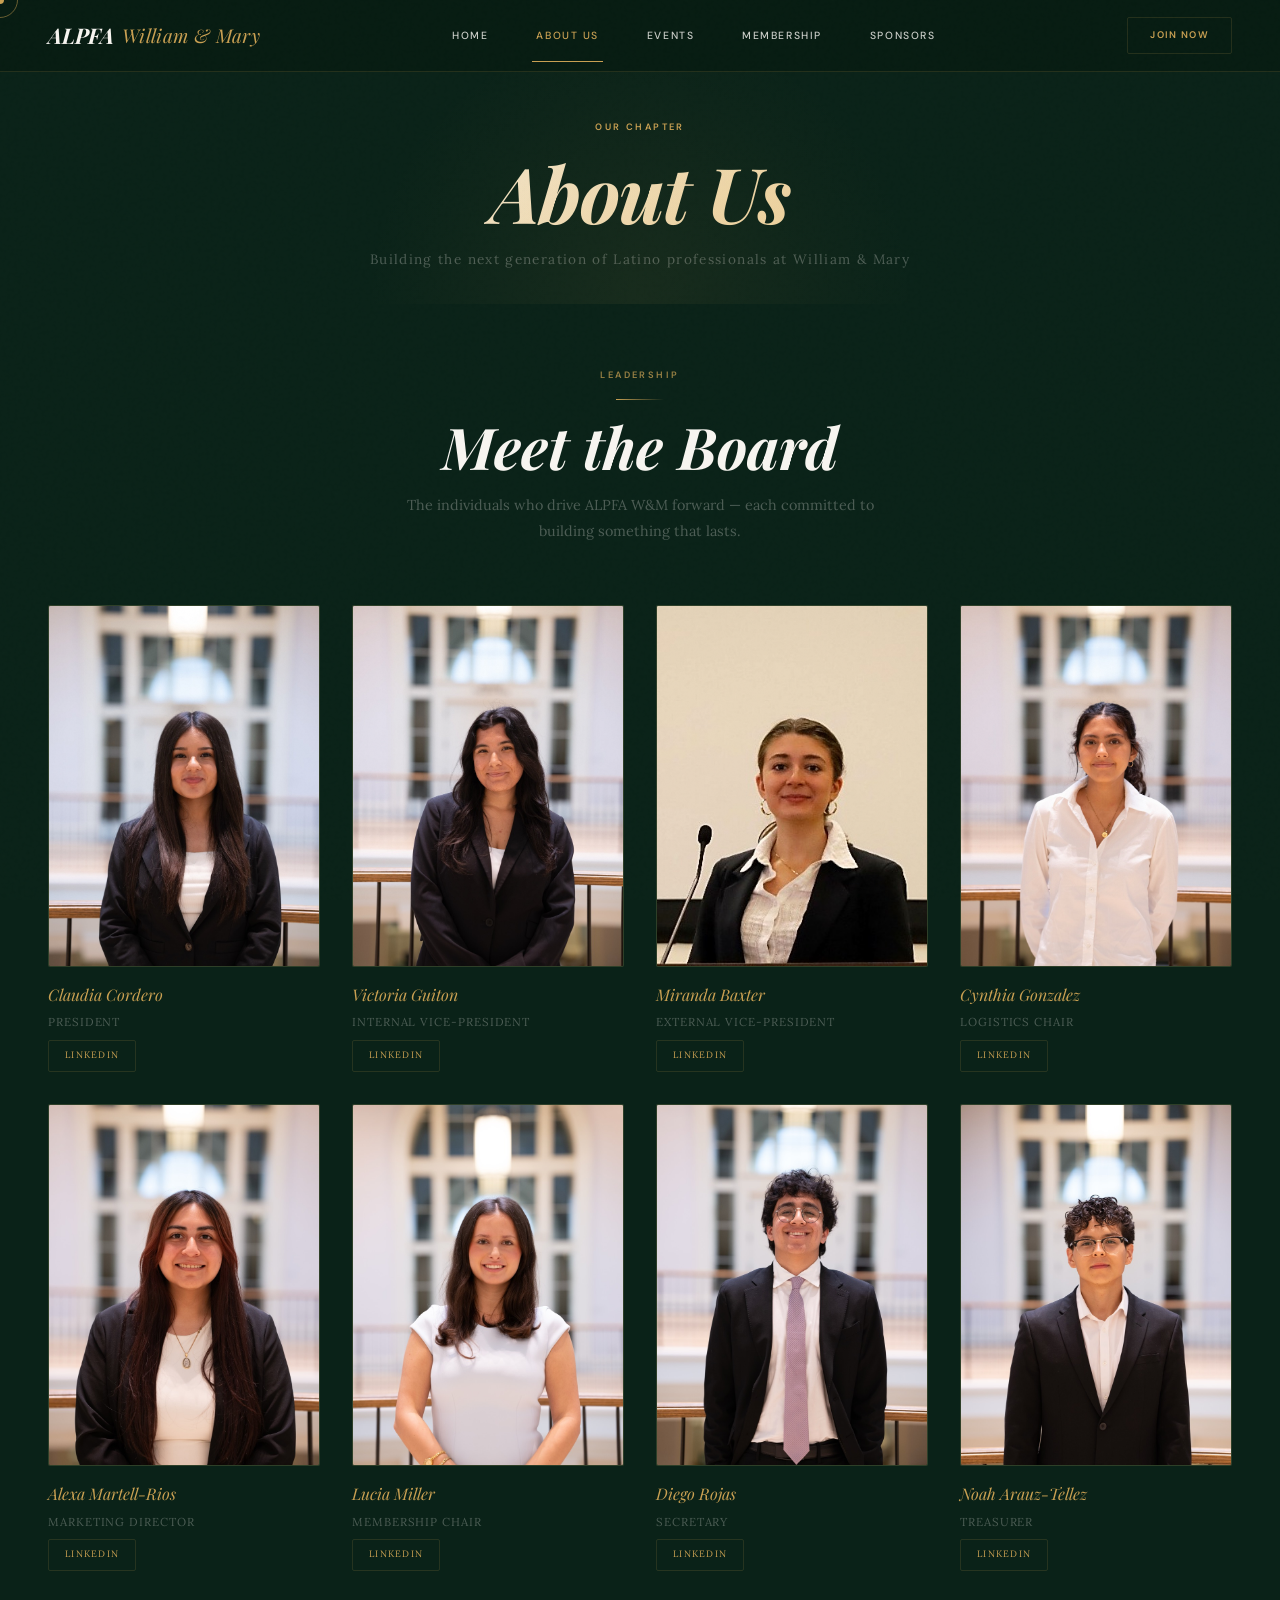
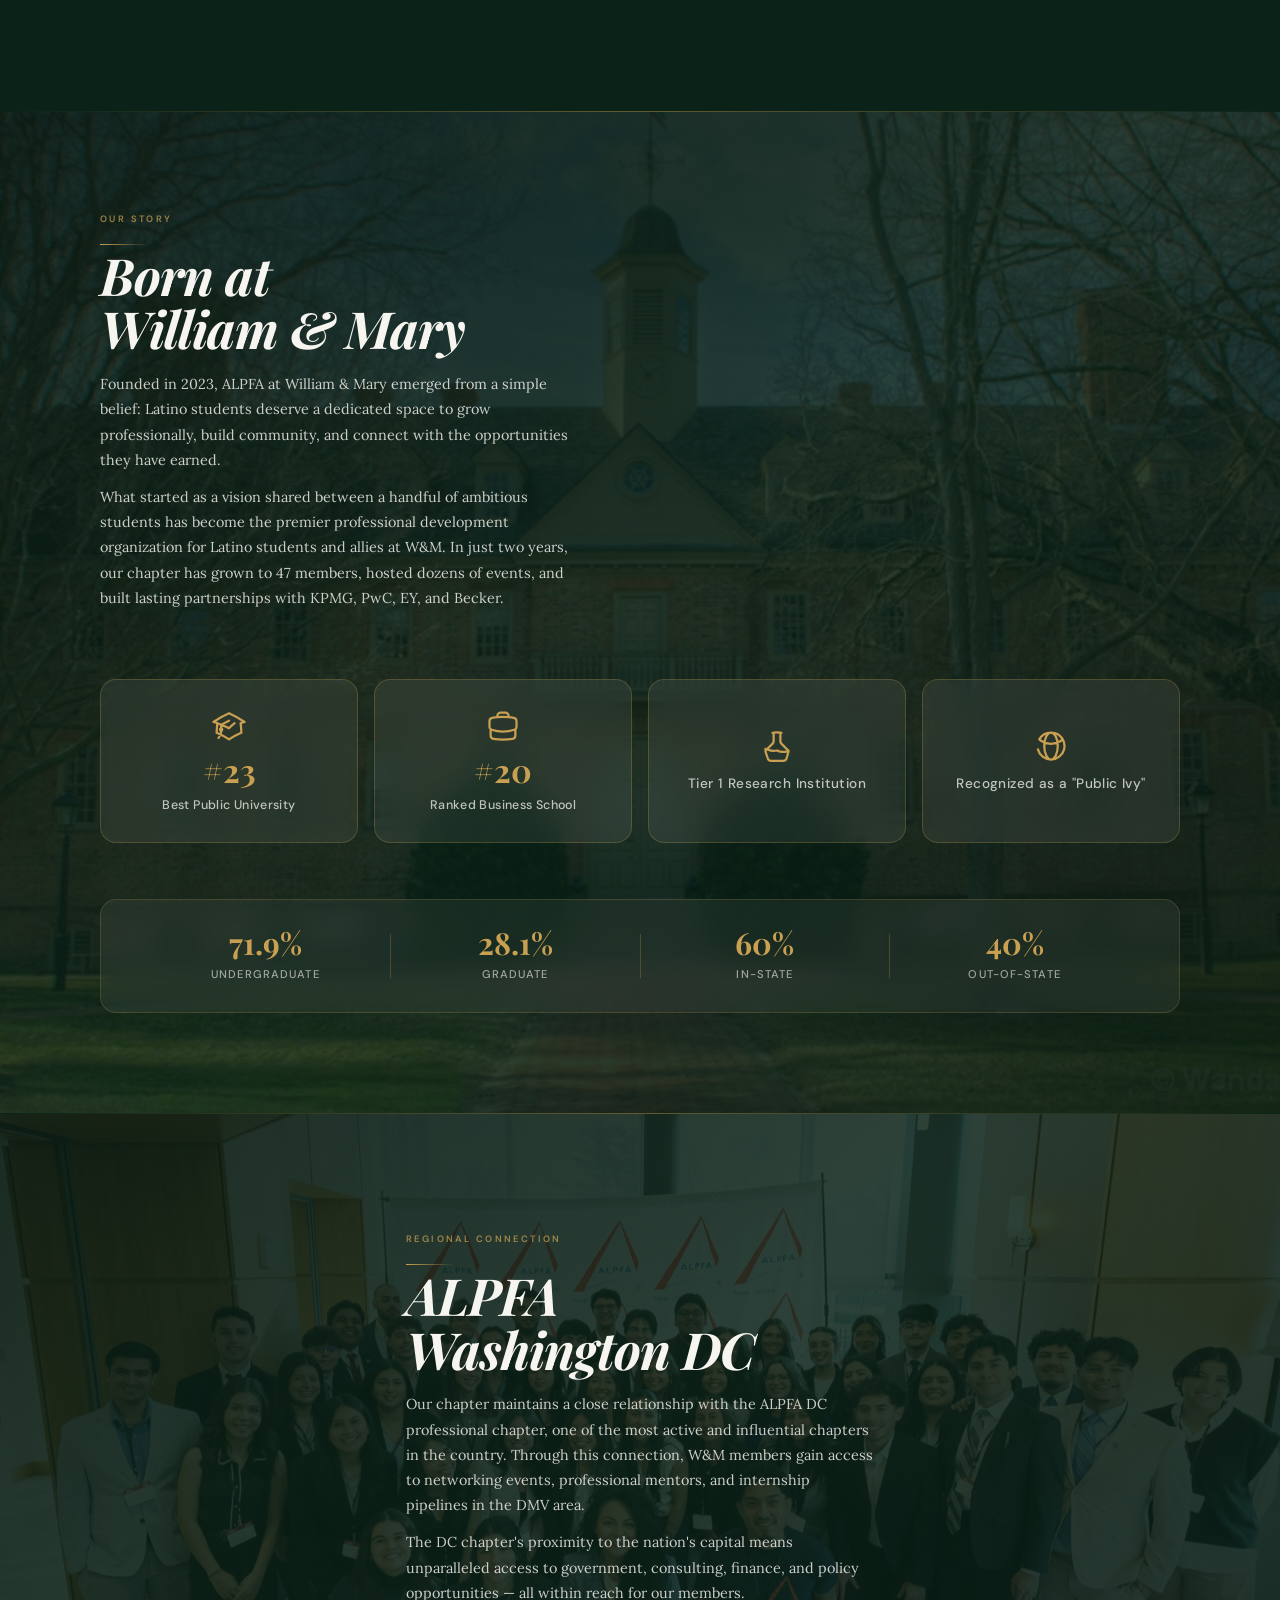
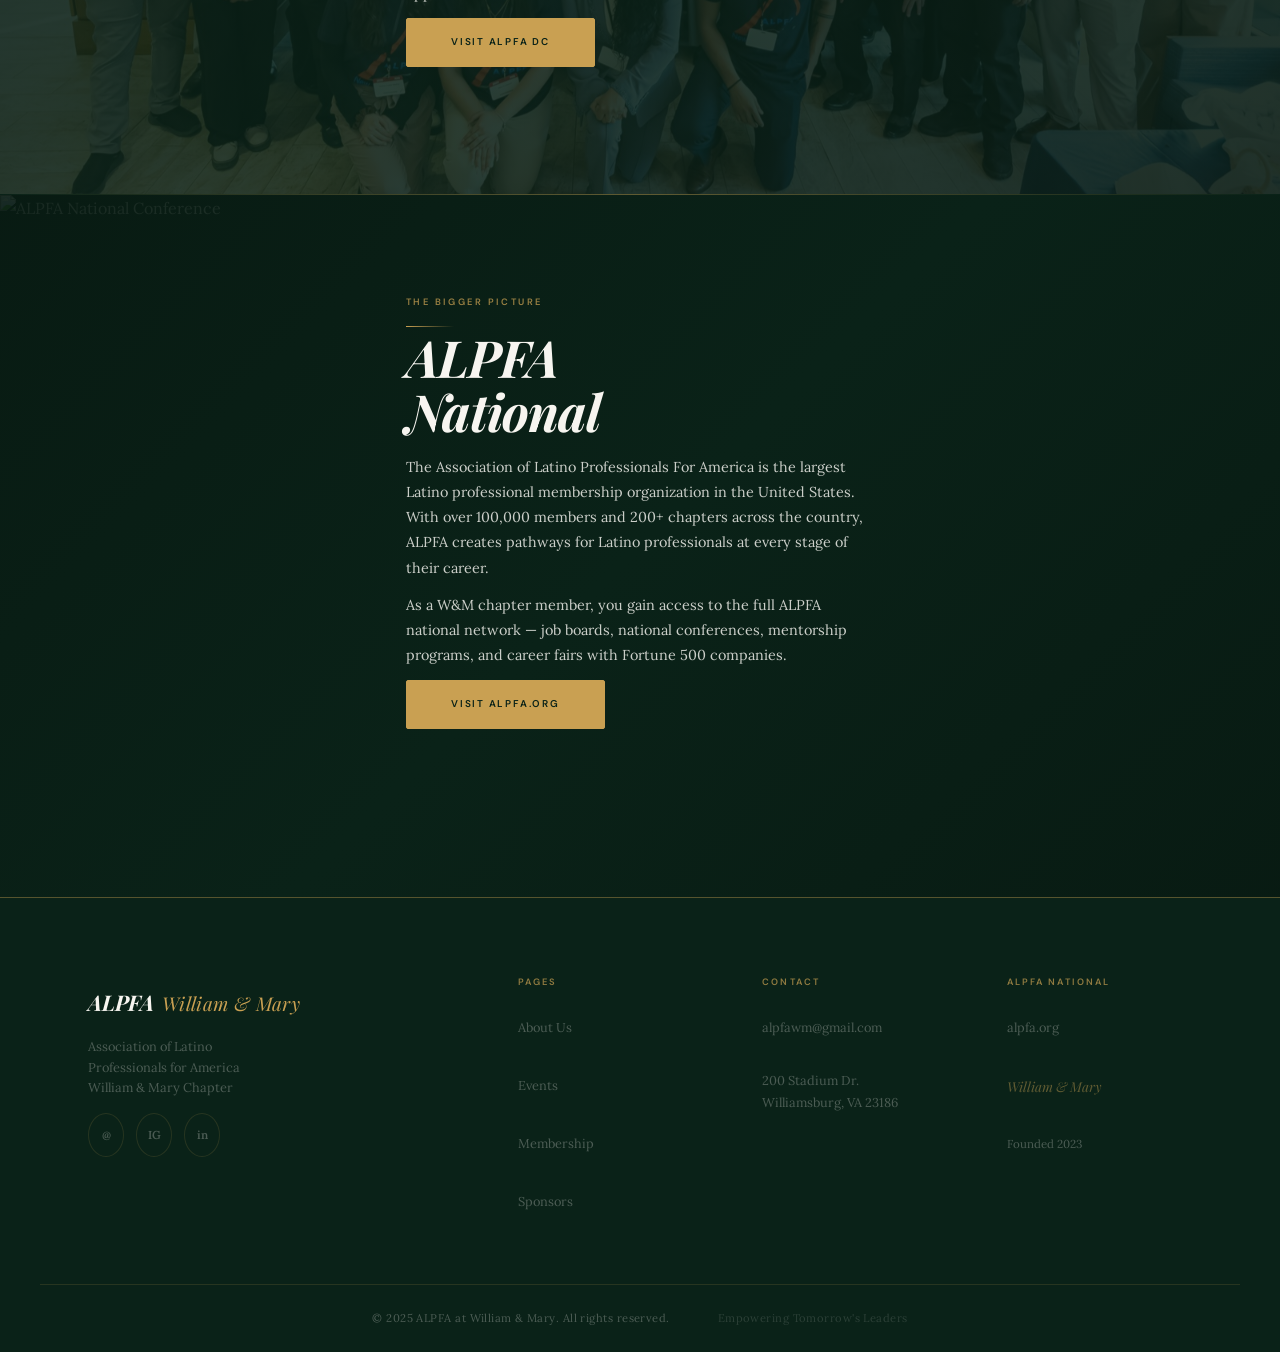
==== about.html @ 167b750b "Remove divider, reduce spacing so hero flows into board section Co-Authored-By: Claude Sonnet 4.6 <n" ====
<!DOCTYPE html>
<html lang="en">
<head>
  <meta charset="UTF-8" />
  <meta name="viewport" content="width=device-width, initial-scale=1.0" />
  <title>About Us — ALPFA at William & Mary</title>
  <link rel="preconnect" href="https://fonts.googleapis.com" />
  <link rel="preconnect" href="https://fonts.gstatic.com" crossorigin />
  <link href="https://fonts.googleapis.com/css2?family=Lora:ital,wght@0,400;0,500;0,600;1,400&family=DM+Sans:wght@400;500;600;700&family=Playfair+Display:ital,wght@0,700;1,400;1,600;1,700&display=swap" rel="stylesheet" />
  <link rel="stylesheet" href="css/style.css" />
</head>
<body>

  <div class="cursor-dot" id="cursorDot"></div>
  <div class="cursor-ring" id="cursorRing"></div>

  <!-- NAV -->
  <header id="nav">
    <div class="nav-inner">
      <a href="index.html" class="logo-text">ALPFA <em>William &amp; Mary</em></a>
      <div class="nav-links">
        <a href="index.html">Home</a>
        <a href="about.html" class="active">About Us</a>
        <a href="events.html">Events</a>
        <a href="membership.html">Membership</a>
        <a href="sponsors.html">Sponsors</a>
      </div>
      <a href="membership.html" class="nav-cta">Join Now</a>
      <button class="hamburger" id="hamburger" aria-label="Menu">
        <span></span><span></span><span></span>
      </button>
    </div>
  </header>

  <div class="mobile-nav" id="mobileNav">
    <a href="index.html">Home</a>
    <a href="about.html">About Us</a>
    <a href="events.html">Events</a>
    <a href="membership.html">Membership</a>
    <a href="sponsors.html">Sponsors</a>
    <a href="membership.html" class="btn btn-gold" style="margin-top:8px;text-align:center;">Join Now</a>
  </div>

  <main>

    <!-- PAGE HERO -->
    <div class="page-hero">
      <div class="container">
        <span class="section-label" data-reveal="up">Our Chapter</span>
        <h1 data-reveal="up" style="transition-delay:.1s">About Us</h1>
        <p data-reveal="up" style="transition-delay:.2s">Building the next generation of Latino professionals at William &amp; Mary</p>
      </div>
    </div>

    <!-- BOARD -->
    <section class="section section-deep" style="padding-top:64px;">
      <div style="max-width:1200px;margin:0 auto;">
        <div style="text-align:center;margin-bottom:16px;" data-reveal="up">
          <span class="section-label">Leadership</span>
          <div class="gold-line" style="margin:16px auto 0;"></div>
          <h2 style="margin-top:16px;font-size:clamp(2.4rem,4.5vw,4rem);">Meet the Board</h2>
          <p style="margin-top:16px;font-size:0.9rem;color:var(--white-faint);max-width:480px;margin-left:auto;margin-right:auto;line-height:1.8;">The individuals who drive ALPFA W&amp;M forward — each committed to building something that lasts.</p>
        </div>

        <div class="board-grid">

          <div class="board-card" data-reveal="up">
            <div class="board-photo">
              <img src="images/exec-claudia.jpg" alt="Claudia Cordero" loading="lazy" style="width:100%;height:100%;object-fit:cover;object-position:center top;" />
            </div>
            <div class="board-info">
              <span class="board-name">Claudia Cordero</span>
              <span class="board-role">President</span>
              <a href="https://www.linkedin.com/in/claudiacordero06/" target="_blank" rel="noopener" class="board-linkedin">LinkedIn</a>
            </div>
          </div>

          <div class="board-card" data-reveal="up" style="transition-delay:.08s">
            <div class="board-photo">
              <img src="images/exec-victoria.jpg" alt="Victoria Guiton" loading="lazy" style="width:100%;height:100%;object-fit:cover;object-position:center top;" />
            </div>
            <div class="board-info">
              <span class="board-name">Victoria Guiton</span>
              <span class="board-role">Internal Vice-President</span>
              <a href="https://www.linkedin.com/in/victoria-guiton/" target="_blank" rel="noopener" class="board-linkedin">LinkedIn</a>
            </div>
          </div>

          <div class="board-card" data-reveal="up" style="transition-delay:.16s">
            <div class="board-photo">
              <img src="images/exec-miranda.jpg" alt="Miranda Baxter" loading="lazy" style="width:100%;height:100%;object-fit:cover;object-position:center top;" />
            </div>
            <div class="board-info">
              <span class="board-name">Miranda Baxter</span>
              <span class="board-role">External Vice-President</span>
              <a href="https://www.linkedin.com/in/miranda-baxter-1aaa952a2/" target="_blank" rel="noopener" class="board-linkedin">LinkedIn</a>
            </div>
          </div>

          <div class="board-card" data-reveal="up" style="transition-delay:.24s">
            <div class="board-photo">
              <img src="images/exec-cynthia.jpg" alt="Cynthia Gonzalez" loading="lazy" style="width:100%;height:100%;object-fit:cover;object-position:center top;" />
            </div>
            <div class="board-info">
              <span class="board-name">Cynthia Gonzalez</span>
              <span class="board-role">Logistics Chair</span>
              <a href="https://www.linkedin.com/in/cynthia-gonzalez-118590367/" target="_blank" rel="noopener" class="board-linkedin">LinkedIn</a>
            </div>
          </div>

          <div class="board-card" data-reveal="up" style="transition-delay:.32s">
            <div class="board-photo">
              <img src="images/exec-alexa.jpg" alt="Alexa Martell-Rios" loading="lazy" style="width:100%;height:100%;object-fit:cover;object-position:center top;" />
            </div>
            <div class="board-info">
              <span class="board-name">Alexa Martell-Rios</span>
              <span class="board-role">Marketing Director</span>
              <a href="https://www.linkedin.com/in/alexa-martell-094610382/" target="_blank" rel="noopener" class="board-linkedin">LinkedIn</a>
            </div>
          </div>

          <div class="board-card" data-reveal="up" style="transition-delay:.4s">
            <div class="board-photo">
              <img src="images/exec-lucia.jpg" alt="Lucia Miller" loading="lazy" style="width:100%;height:100%;object-fit:cover;object-position:center top;" />
            </div>
            <div class="board-info">
              <span class="board-name">Lucia Miller</span>
              <span class="board-role">Membership Chair</span>
              <a href="https://www.linkedin.com/in/lucia-miller-torres-99b072398/" target="_blank" rel="noopener" class="board-linkedin">LinkedIn</a>
            </div>
          </div>

          <div class="board-card" data-reveal="up" style="transition-delay:.48s">
            <div class="board-photo">
              <img src="images/exec-diego.jpg" alt="Diego Rojas" loading="lazy" style="width:100%;height:100%;object-fit:cover;object-position:center top;" />
            </div>
            <div class="board-info">
              <span class="board-name">Diego Rojas</span>
              <span class="board-role">Secretary</span>
              <a href="https://www.linkedin.com/in/diego-rojas07/" target="_blank" rel="noopener" class="board-linkedin">LinkedIn</a>
            </div>
          </div>

          <div class="board-card" data-reveal="up" style="transition-delay:.56s">
            <div class="board-photo">
              <img src="images/exec-noah.jpg" alt="Noah Arauz-Tellez" loading="lazy" style="width:100%;height:100%;object-fit:cover;object-position:center top;" />
            </div>
            <div class="board-info">
              <span class="board-name">Noah Arauz-Tellez</span>
              <span class="board-role">Treasurer</span>
              <a href="https://www.linkedin.com/in/noaharauztellez/" target="_blank" rel="noopener" class="board-linkedin">LinkedIn</a>
            </div>
          </div>

        </div>
      </div>
    </section>

    <div class="page-section-divider"></div>

    <!-- OUR STORY + W&M -->
    <section class="wm-story-section">
      <div class="wm-story-bg">
        <img src="images/9898e-wren.jpg" alt="William &amp; Mary campus" />
        <div class="wm-story-overlay"></div>
      </div>

      <div class="wm-story-inner">

        <!-- Story text -->
        <div class="wm-story-text" data-reveal="up">
          <span class="section-label" style="color:var(--gold);">Our Story</span>
          <div class="gold-line"></div>
          <h2 style="color:#F7F5F0;">Born at<br />William &amp; Mary</h2>
          <p>Founded in 2023, ALPFA at William &amp; Mary emerged from a simple belief: Latino students deserve a dedicated space to grow professionally, build community, and connect with the opportunities they have earned.</p>
          <p>What started as a vision shared between a handful of ambitious students has become the premier professional development organization for Latino students and allies at W&amp;M. In just two years, our chapter has grown to 47 members, hosted dozens of events, and built lasting partnerships with KPMG, PwC, EY, and Becker.</p>
        </div>

        <!-- W&M stat cards -->
        <div class="wm-cards-grid" data-reveal="up" style="transition-delay:.15s">

          <div class="wm-glass-card">
            <div class="wm-card-icon">
              <svg viewBox="0 0 24 24" fill="none" stroke="currentColor" stroke-width="1.5" stroke-linecap="round" stroke-linejoin="round"><path d="M4.26 10.147a60.438 60.438 0 0 0-.491 6.347A48.62 48.62 0 0 1 12 20.904a48.62 48.62 0 0 1 8.232-4.41 60.46 60.46 0 0 0-.491-6.347m-15.482 0a50.636 50.636 0 0 0-2.658-.813A59.906 59.906 0 0 1 12 3.493a59.903 59.903 0 0 1 10.399 5.84c-.896.248-1.783.52-2.658.814m-15.482 0A50.717 50.717 0 0 1 12 13.489a50.702 50.702 0 0 1 3.741-3.342M6.75 15a.75.75 0 1 0 0-1.5.75.75 0 0 0 0 1.5Zm0 0v-3.675A55.378 55.378 0 0 1 12 8.443m-7.007 11.55A5.981 5.981 0 0 0 6.75 15.75v-1.5"/></svg>
            </div>
            <span class="wm-card-num">#23</span>
            <span class="wm-card-lbl">Best Public University</span>
          </div>

          <div class="wm-glass-card">
            <div class="wm-card-icon">
              <svg viewBox="0 0 24 24" fill="none" stroke="currentColor" stroke-width="1.5" stroke-linecap="round" stroke-linejoin="round"><path d="M20.25 14.15v4.25c0 1.094-.787 2.036-1.872 2.18-2.087.277-4.216.42-6.378.42s-4.291-.143-6.378-.42c-1.085-.144-1.872-1.086-1.872-2.18v-4.25m16.5 0a2.18 2.18 0 0 0 .75-1.661V8.706c0-1.081-.768-2.015-1.837-2.175a48.114 48.114 0 0 0-3.413-.387m4.5 8.006c-.194.165-.42.295-.673.38A23.978 23.978 0 0 1 12 15.75c-2.648 0-5.195-.429-7.577-1.22a2.016 2.016 0 0 1-.673-.38m0 0A2.18 2.18 0 0 1 3 12.489V8.706c0-1.081.768-2.015 1.837-2.175a48.111 48.111 0 0 1 3.413-.387m7.5 0V5.25A2.25 2.25 0 0 0 13.5 3h-3a2.25 2.25 0 0 0-2.25 2.25v.894m7.5 0a48.667 48.667 0 0 0-7.5 0"/></svg>
            </div>
            <span class="wm-card-num">#20</span>
            <span class="wm-card-lbl">Ranked Business School</span>
          </div>

          <div class="wm-glass-card">
            <div class="wm-card-icon">
              <svg viewBox="0 0 24 24" fill="none" stroke="currentColor" stroke-width="1.5" stroke-linecap="round" stroke-linejoin="round"><path d="M9.75 3.104v5.714a2.25 2.25 0 0 1-.659 1.591L5 14.5M9.75 3.104c-.251.023-.501.05-.75.082m.75-.082a24.301 24.301 0 0 1 4.5 0m0 0v5.714c0 .597.237 1.17.659 1.591L19.8 15.3M14.25 3.104c.251.023.501.05.75.082M19.8 15.3l-1.57.393A9.065 9.065 0 0 1 12 15a9.065 9.065 0 0 1-6.23-.693L4.2 13.9m15.6 1.4-1.402 4.872a2.25 2.25 0 0 1-2.176 1.678H7.978a2.25 2.25 0 0 1-2.176-1.678L4.2 15.3"/></svg>
            </div>
            <span class="wm-card-lbl" style="font-size:0.85rem;">Tier 1 Research Institution</span>
          </div>

          <div class="wm-glass-card">
            <div class="wm-card-icon">
              <svg viewBox="0 0 24 24" fill="none" stroke="currentColor" stroke-width="1.5" stroke-linecap="round" stroke-linejoin="round"><path d="M12 21a9.004 9.004 0 0 0 8.716-6.747M12 21a9.004 9.004 0 0 1-8.716-6.747M12 21c2.485 0 4.5-4.03 4.5-9S14.485 3 12 3m0 18c-2.485 0-4.5-4.03-4.5-9S9.515 3 12 3m0 0a8.997 8.997 0 0 1 7.843 4.582M12 3a8.997 8.997 0 0 0-7.843 4.582m15.686 0A11.953 11.953 0 0 1 12 10.5c-2.998 0-5.74-1.1-7.843-2.918m15.686 0A8.959 8.959 0 0 1 21 12c0 .778-.099 1.533-.284 2.253"/></svg>
            </div>
            <span class="wm-card-lbl" style="font-size:0.85rem;">Recognized as a "Public Ivy"</span>
          </div>

        </div>

        <!-- Enrollment -->
        <div class="wm-enroll-bar" data-reveal="up" style="transition-delay:.25s">
          <div class="wm-enroll-item">
            <span class="wm-enroll-num">71.9%</span>
            <span class="wm-enroll-lbl">Undergraduate</span>
          </div>
          <div class="wm-enroll-sep"></div>
          <div class="wm-enroll-item">
            <span class="wm-enroll-num">28.1%</span>
            <span class="wm-enroll-lbl">Graduate</span>
          </div>
          <div class="wm-enroll-sep"></div>
          <div class="wm-enroll-item">
            <span class="wm-enroll-num">60%</span>
            <span class="wm-enroll-lbl">In-State</span>
          </div>
          <div class="wm-enroll-sep"></div>
          <div class="wm-enroll-item">
            <span class="wm-enroll-num">40%</span>
            <span class="wm-enroll-lbl">Out-of-State</span>
          </div>
        </div>

      </div>
    </section>

    <div class="page-section-divider"></div>

    <!-- ALPFA DC -->
    <section class="about-fullbleed-section">
      <div class="about-fullbleed-bg">
        <img src="images/national.jpg" alt="ALPFA Washington DC" />
        <div class="about-fullbleed-overlay"></div>
      </div>
      <div class="about-fullbleed-inner" data-reveal="up">
        <div class="col-text-wrap">
          <span class="section-label" style="color:var(--gold);">Regional Connection</span>
          <div class="gold-line"></div>
          <h2>ALPFA<br />Washington DC</h2>
          <p>Our chapter maintains a close relationship with the ALPFA DC professional chapter, one of the most active and influential chapters in the country. Through this connection, W&amp;M members gain access to networking events, professional mentors, and internship pipelines in the DMV area.</p>
          <p>The DC chapter's proximity to the nation's capital means unparalleled access to government, consulting, finance, and policy opportunities — all within reach for our members.</p>
          <div class="actions">
            <a href="https://alpfa.org/washington-dc" target="_blank" rel="noopener" class="btn btn-gold">Visit ALPFA DC</a>
          </div>
        </div>
      </div>
    </section>

    <div class="page-section-divider"></div>

    <!-- ALPFA NATIONAL -->
    <section class="about-fullbleed-section" style="padding-bottom:60px;">
      <div class="about-fullbleed-bg">
        <img src="images/A-NJ25-02 RSS-Fresco-0857.jpeg" alt="ALPFA National Conference" />
        <div class="about-fullbleed-overlay"></div>
      </div>
      <div class="about-fullbleed-inner" data-reveal="up">
        <div class="col-text-wrap">
          <span class="section-label" style="color:var(--gold);">The Bigger Picture</span>
          <div class="gold-line"></div>
          <h2>ALPFA<br />National</h2>
          <p>The Association of Latino Professionals For America is the largest Latino professional membership organization in the United States. With over 100,000 members and 200+ chapters across the country, ALPFA creates pathways for Latino professionals at every stage of their career.</p>
          <p>As a W&amp;M chapter member, you gain access to the full ALPFA national network — job boards, national conferences, mentorship programs, and career fairs with Fortune 500 companies.</p>
          <div class="actions">
            <a href="https://alpfa.org" target="_blank" rel="noopener" class="btn btn-gold">Visit alpfa.org</a>
          </div>
        </div>
      </div>
    </section>

  </main>

  <!-- FOOTER -->
  <footer>
    <div class="footer-inner">
      <div class="footer-brand">
        <a href="index.html" class="logo-text">ALPFA <em>William &amp; Mary</em></a>
        <p>Association of Latino Professionals for America<br />William &amp; Mary Chapter</p>
        <div class="footer-socials">
          <a href="mailto:alpfawm@gmail.com" aria-label="Email">@</a>
          <a href="https://www.instagram.com/alpfawm/" target="_blank" rel="noopener" aria-label="Instagram">IG</a>
          <a href="https://www.linkedin.com/company/alpfa-at-william-mary/" target="_blank" rel="noopener" aria-label="LinkedIn">in</a>
        </div>
      </div>
      <div class="footer-col">
        <h4>Pages</h4>
        <a href="about.html">About Us</a>
        <a href="events.html">Events</a>
        <a href="membership.html">Membership</a>
        <a href="sponsors.html">Sponsors</a>
      </div>
      <div class="footer-col">
        <h4>Contact</h4>
        <p>alpfawm@gmail.com</p>
        <p>200 Stadium Dr.<br />Williamsburg, VA 23186</p>
      </div>
      <div class="footer-col">
        <h4>ALPFA National</h4>
        <a href="https://alpfa.org" target="_blank" rel="noopener">alpfa.org</a>
        <p class="wm-text">William &amp; Mary</p>
        <p style="font-size:0.72rem;color:var(--white-faint);">Founded 2023</p>
      </div>
    </div>
    <div class="footer-bottom">
      <p>© 2025 ALPFA at William &amp; Mary. All rights reserved.</p>
      <p style="opacity:0.5;">Empowering Tomorrow's Leaders</p>
    </div>
  </footer>

  <script src="js/main.js"></script>
</body>
</html>
---- css/style.css ----
/* ============================================
   ALPFA W&M — Design System
   Playfair Display + Inter
   ============================================ */

@import url('https://fonts.googleapis.com/css2?family=Lora:ital,wght@0,400;0,500;0,600;1,400&family=DM+Sans:wght@400;500;600;700&family=Playfair+Display:ital,wght@0,700;1,400;1,600;1,700&display=swap');
/* font-display handled by Google Fonts &display=swap param */

/* ============================================
   VARIABLES
   ============================================ */

:root {
  --green-deep:  #0A2218;
  --green-mid:   #0F2A1E;
  --green-card:  #132E21;
  --green-light: #1A3D2A;
  --gold:        #C9A052;
  --gold-light:  #E8C27A;
  --gold-dim:    rgba(201,160,82,0.15);
  --gold-glow:   rgba(201,160,82,0.08);
  --white:       #F7F5F0;
  --white-dim:   rgba(247,245,240,0.82);
  --white-faint: rgba(247,245,240,0.28);
  --glass:       rgba(8,28,18,0.85);
  --nav-h:       72px;
}

/* ============================================
   RESET + BASE
   ============================================ */

*, *::before, *::after { box-sizing: border-box; margin: 0; padding: 0; }

html {
  scroll-behavior: smooth;
  font-size: 16px;
  cursor: none;
}

body {
  font-family: 'Lora', Georgia, serif;
  background: var(--green-deep);
  color: var(--white-dim);
  line-height: 1.7;
  -webkit-font-smoothing: antialiased;
  -moz-osx-font-smoothing: grayscale;
  overflow-x: hidden;
}

h1, h2, h3, h4 {
  font-family: 'Playfair Display', Georgia, serif;
  font-style: italic;
  color: var(--white);
  line-height: 1.05;
}

a { color: inherit; text-decoration: none; }

img {
  display: block;
  width: 100%;
  height: 100%;
  object-fit: cover;
}

/* ============================================
   CUSTOM CURSOR
   ============================================ */

.cursor-dot {
  position: fixed;
  width: 8px; height: 8px;
  background: var(--gold);
  border-radius: 50%;
  pointer-events: none;
  z-index: 99999;
  transform: translate(-50%, -50%);
  transition: transform 0.1s ease, width 0.3s ease, height 0.3s ease, opacity 0.3s ease;
  mix-blend-mode: normal;
}

.cursor-ring {
  position: fixed;
  width: 36px; height: 36px;
  border: 1px solid rgba(201,160,82,0.5);
  border-radius: 50%;
  pointer-events: none;
  z-index: 99998;
  transform: translate(-50%, -50%);
  transition: transform 0.12s ease, width 0.3s ease, height 0.3s ease, opacity 0.3s ease, border-color 0.3s ease;
}

.cursor-dot.hover  { width: 14px; height: 14px; }
.cursor-ring.hover { width: 56px; height: 56px; border-color: rgba(201,160,82,0.8); }

/* ============================================
   NOISE TEXTURE OVERLAY
   ============================================ */

body::before {
  content: '';
  position: fixed;
  inset: 0;
  background-image: url("data:image/svg+xml,%3Csvg viewBox='0 0 256 256' xmlns='http://www.w3.org/2000/svg'%3E%3Cfilter id='noise'%3E%3CfeTurbulence type='fractalNoise' baseFrequency='0.9' numOctaves='4' stitchTiles='stitch'/%3E%3C/filter%3E%3Crect width='100%25' height='100%25' filter='url(%23noise)' opacity='0.04'/%3E%3C/svg%3E");
  pointer-events: none;
  z-index: 9998;
  opacity: 0.4;
}

/* ============================================
   UTILITIES
   ============================================ */

.container {
  max-width: 1200px;
  margin: 0 auto;
  padding: 0 48px;
}

.section-label {
  display: block;
  font-family: 'DM Sans', sans-serif;
  font-style: normal;
  font-size: 0.58rem;
  font-weight: 600;
  letter-spacing: 0.26em;
  text-transform: uppercase;
  color: var(--gold);
  opacity: 0.75;
  margin-bottom: 16px;
}

.logo-text {
  font-family: 'Playfair Display', Georgia, serif;
  font-style: italic;
  font-size: 1.35rem;
  font-weight: 700;
  color: var(--white);
  letter-spacing: -0.01em;
  display: flex;
  align-items: center;
  gap: 8px;
}

.logo-text em {
  color: var(--gold);
  font-style: italic;
  font-size: 0.88em;
  font-weight: 400;
  letter-spacing: 0.02em;
}

.logo-img {
  height: 40px;
  width: auto;
  mix-blend-mode: multiply;
  filter: brightness(1.1) contrast(1.1);
  flex-shrink: 0;
}

/* On dark bg, multiply blends white to transparent */
#nav .logo-img,
footer .logo-img {
  mix-blend-mode: screen;
  filter: brightness(1.8) saturate(0.8);
  opacity: 0.92;
}

/* Buttons */
.btn {
  display: inline-block;
  font-family: 'DM Sans', sans-serif;
  font-style: normal;
  font-size: 0.62rem;
  font-weight: 600;
  letter-spacing: 0.18em;
  text-transform: uppercase;
  padding: 15px 44px;
  border-radius: 2px;
  cursor: none;
  transition: all 0.35s cubic-bezier(0.16,1,0.3,1);
  position: relative;
  overflow: hidden;
}

.btn::after {
  content: '';
  position: absolute;
  inset: 0;
  background: rgba(255,255,255,0.08);
  opacity: 0;
  transition: opacity 0.3s ease;
}

.btn:hover::after { opacity: 1; }

.btn-gold {
  background: var(--gold);
  color: var(--green-deep);
  border: 1px solid var(--gold);
}

.btn-gold:hover {
  background: var(--gold-light);
  box-shadow: 0 0 50px rgba(201,160,82,0.4);
  transform: translateY(-2px);
}

.btn-outline {
  background: transparent;
  color: var(--gold);
  border: 1px solid rgba(201,160,82,0.6);
}

.btn-outline:hover {
  border-color: var(--gold);
  background: rgba(201,160,82,0.08);
  box-shadow: 0 0 30px rgba(201,160,82,0.15);
  transform: translateY(-2px);
}

/* Image frames */
.image-frame {
  position: relative;
  width: 100%;
  height: 100%;
  overflow: hidden;
  border: 1px solid var(--gold-dim);
  border-radius: 2px;
}

.image-frame img {
  position: absolute;
  inset: 0;
  opacity: 0;
  transition: opacity 0.6s ease;
}

/* JS adds .loaded — but also fade in on natural load */
.image-frame img.loaded { opacity: 1; }
.image-frame img[src]:not([src=""]) { opacity: 1; }

.img-placeholder {
  width: 100%;
  height: 100%;
  min-height: 360px;
  background: linear-gradient(135deg, var(--green-card) 0%, var(--green-light) 100%);
  display: flex;
  flex-direction: column;
  align-items: center;
  justify-content: center;
  gap: 12px;
  border: 1px dashed rgba(201,160,82,0.2);
}

.img-placeholder span {
  font-family: 'DM Sans', sans-serif;
  font-style: normal;
  font-size: 0.58rem;
  letter-spacing: 0.2em;
  text-transform: uppercase;
  color: rgba(201,160,82,0.35);
}

.img-placeholder svg {
  width: 32px;
  height: 32px;
  opacity: 0.2;
  fill: var(--gold);
}

/* Dividers */
.gold-line {
  width: 48px; height: 1px;
  background: linear-gradient(90deg, var(--gold), transparent);
  margin-bottom: 4px;
}

/* ============================================
   SCROLL REVEAL
   ============================================ */

[data-reveal] {
  opacity: 0;
  transition: opacity 0.9s cubic-bezier(0.16,1,0.3,1),
              transform 0.9s cubic-bezier(0.16,1,0.3,1);
}

[data-reveal="up"]    { transform: translateY(48px); }
[data-reveal="left"]  { transform: translateX(-48px); }
[data-reveal="right"] { transform: translateX(48px); }
[data-reveal="fade"]  { transform: none; }
[data-reveal="scale"] { transform: scale(0.94); }

[data-reveal].visible {
  opacity: 1;
  transform: none;
}

/* ============================================
   NAV
   ============================================ */

#nav {
  position: fixed;
  top: 0; left: 0; right: 0;
  z-index: 9000;
  height: var(--nav-h);
  background: var(--glass);
  backdrop-filter: blur(28px);
  -webkit-backdrop-filter: blur(28px);
  border-bottom: 1px solid var(--gold-dim);
  transition: background 0.4s ease;
}

#nav.scrolled { background: rgba(8,28,18,0.97); }

.nav-inner {
  max-width: 1280px;
  margin: 0 auto;
  padding: 0 48px;
  height: 100%;
  display: flex;
  align-items: center;
  justify-content: space-between;
}

.nav-links {
  display: flex;
  align-items: center;
  gap: 40px;
}

.nav-links a {
  font-family: 'DM Sans', sans-serif;
  font-style: normal;
  font-size: 0.65rem;
  font-weight: 500;
  letter-spacing: 0.15em;
  text-transform: uppercase;
  color: var(--white-dim);
  position: relative;
  cursor: none;
  transition: color 0.25s ease;
  padding: 12px 4px;
  min-height: 44px;
  display: inline-flex;
  align-items: center;
}

.nav-links a::after {
  content: '';
  position: absolute;
  bottom: -4px; left: 0;
  width: 0; height: 1px;
  background: var(--gold);
  transition: width 0.35s cubic-bezier(0.16,1,0.3,1);
}

.nav-links a:hover,
.nav-links a.active { color: var(--gold); }

.nav-links a:hover::after,
.nav-links a.active::after { width: 100%; }

.nav-cta {
  font-family: 'DM Sans', sans-serif;
  font-style: normal;
  font-size: 0.6rem;
  font-weight: 600;
  letter-spacing: 0.14em;
  text-transform: uppercase;
  color: var(--gold);
  border: 1px solid var(--gold-dim);
  padding: 9px 22px;
  border-radius: 2px;
  cursor: none;
  transition: all 0.3s ease;
}

.nav-cta:hover {
  background: var(--gold);
  color: var(--green-deep);
  border-color: var(--gold);
}

.hamburger {
  display: none;
  flex-direction: column;
  gap: 6px;
  cursor: none;
  background: none;
  border: none;
  padding: 4px;
}

.hamburger span {
  display: block;
  width: 22px; height: 1px;
  background: var(--white-dim);
  transition: all 0.3s ease;
}

/* ============================================
   MOBILE NAV DROPDOWN
   ============================================ */

.mobile-nav {
  display: none;
  position: fixed;
  top: var(--nav-h);
  left: 0; right: 0;
  background: rgba(8,28,18,0.98);
  backdrop-filter: blur(20px);
  -webkit-backdrop-filter: blur(20px);
  border-bottom: 1px solid var(--gold-dim);
  padding: 24px 32px 32px;
  flex-direction: column;
  gap: 18px;
  z-index: 8999;
  transform: translateY(-8px);
  opacity: 0;
  transition: opacity 0.3s ease, transform 0.3s ease;
}

.mobile-nav.open {
  display: flex;
  opacity: 1;
  transform: translateY(0);
}

.mobile-nav a {
  font-family: 'DM Sans', sans-serif;
  font-size: 0.82rem;
  font-weight: 500;
  letter-spacing: 0.1em;
  text-transform: uppercase;
  color: var(--white-dim);
  padding: 8px 0;
  border-bottom: 1px solid var(--gold-dim);
  transition: color 0.25s ease;
}

.mobile-nav a:hover { color: var(--gold); }
.mobile-nav a:last-child { border-bottom: none; }

/* ============================================
   SPONSOR CARD (large display on sponsors page)
   ============================================ */

.sponsor-card-lg {
  display: flex;
  flex-direction: column;
  align-items: center;
  padding: 36px 48px;
  background: var(--green-card);
  border: 1px solid var(--gold-dim);
  border-radius: 3px;
  transition: border-color 0.35s ease, box-shadow 0.35s ease, transform 0.35s ease;
  cursor: default;
}

.sponsor-card-lg:hover {
  border-color: rgba(201,160,82,0.4);
  box-shadow: 0 20px 60px rgba(0,0,0,0.3), 0 0 40px rgba(201,160,82,0.08);
  transform: translateY(-3px);
}

/* ============================================
   PAGE HERO (inner pages)
   ============================================ */

.page-hero {
  padding: calc(var(--nav-h) + 48px) 0 32px;
  text-align: center;
  position: relative;
  overflow: hidden;
}

.page-hero::before {
  content: '';
  position: absolute;
  top: 0; left: 50%; transform: translateX(-50%);
  width: 600px; height: 600px;
  background: radial-gradient(circle, rgba(201,160,82,0.07) 0%, transparent 65%);
  pointer-events: none;
}

.page-hero h1 {
  font-size: clamp(3rem, 6vw, 5.5rem);
  letter-spacing: -0.02em;
  margin-bottom: 16px;
  background: linear-gradient(135deg, #F7F5F0 0%, #E8C27A 40%, #C9A052 60%, #F7F5F0 100%);
  background-size: 250% auto;
  -webkit-background-clip: text;
  -webkit-text-fill-color: transparent;
  background-clip: text;
  animation: shimmer 6s ease-in-out infinite;
}

.page-hero p {
  font-size: 0.85rem;
  color: var(--white-faint);
  letter-spacing: 0.1em;
}

/* ============================================
   HOMEPAGE HERO
   ============================================ */

.hero {
  position: relative;
  min-height: 100vh;
  display: flex;
  align-items: center;
  overflow: visible;
  background: var(--green-deep);
}

/* Full-bleed bg photo with overlay */
.hero-bg {
  position: absolute;
  inset: 0;
  z-index: 0;
}

.hero-bg img {
  position: absolute;
  inset: 0;
  width: 100%;
  height: 100%;
  object-fit: cover;
  object-position: center top;
  opacity: 1;
}

.hero-bg .img-placeholder { min-height: 100vh; border: none; }

.hero-bg::after {
  content: '';
  position: absolute;
  inset: 0;
  background: linear-gradient(
    105deg,
    rgba(10,34,24,0.97) 0%,
    rgba(10,34,24,0.88) 50%,
    rgba(10,34,24,0.65) 100%
  );
  z-index: 1;
}

/* Glow orbs */
.orb {
  position: absolute;
  border-radius: 50%;
  pointer-events: none;
  z-index: 1;
  animation: orbFloat 10s ease-in-out infinite;
}

.orb-1 {
  width: 800px; height: 800px;
  top: -30%; right: -15%;
  background: radial-gradient(circle, rgba(201,160,82,0.09) 0%, transparent 60%);
}

.orb-2 {
  width: 500px; height: 500px;
  bottom: -20%; left: -10%;
  background: radial-gradient(circle, rgba(201,160,82,0.05) 0%, transparent 60%);
  animation-delay: -5s;
  animation-direction: reverse;
}

@keyframes orbFloat {
  0%, 100% { transform: translate(0,0) scale(1); }
  33%       { transform: translate(30px,-20px) scale(1.05); }
  66%       { transform: translate(-20px,30px) scale(0.97); }
}

.hero-content {
  position: relative;
  z-index: 2;
  width: 100%;
  padding: calc(var(--nav-h) + 60px) 48px 120px 60px;
  max-width: 1280px;
  margin: 0 auto;
  display: grid;
  grid-template-columns: 1fr 1fr;
  gap: 0;
  align-items: center;
}

.hero-text { display: flex; flex-direction: column; gap: 0; }

.hero-eyebrow {
  font-family: 'DM Sans', sans-serif;
  font-size: 0.58rem;
  font-weight: 600;
  letter-spacing: 0.26em;
  text-transform: uppercase;
  color: var(--gold);
  opacity: 0.85;
  margin-bottom: 24px;
  display: flex;
  align-items: center;
  gap: 12px;
}

.hero-eyebrow::before,
.hero-eyebrow::after {
  content: '';
  display: block;
  width: 32px; height: 1px;
  background: var(--gold);
  opacity: 0.6;
  flex-shrink: 0;
}

.hero-title {
  font-size: clamp(4.5rem, 9vw, 9.5rem);
  font-weight: 700;
  line-height: 0.92;
  letter-spacing: -0.03em;
  margin-bottom: 32px;
  padding-left: 16px;
  background: linear-gradient(135deg, #F7F5F0 0%, #E8C27A 35%, #C9A052 55%, #F7F5F0 100%);
  background-size: 250% auto;
  -webkit-background-clip: text;
  -webkit-text-fill-color: transparent;
  background-clip: text;
  animation: shimmer 6s ease-in-out infinite;
}

@keyframes shimmer {
  0%, 100% { background-position: 0% center; }
  50%       { background-position: 100% center; }
}

.hero-subtitle {
  display: block;
  font-family: 'DM Sans', sans-serif;
  font-style: normal;
  font-weight: 300;
  font-size: clamp(1rem, 2vw, 1.6rem);
  letter-spacing: 0.28em;
  text-transform: uppercase;
  background: transparent !important;
  background-image: none !important;
  -webkit-background-clip: unset !important;
  background-clip: unset !important;
  -webkit-text-fill-color: rgba(247,245,240,0.5) !important;
  color: rgba(247,245,240,0.5);
  animation: none !important;
  margin-top: 14px;
  line-height: 1;
}

.hero-tagline {
  font-family: 'DM Sans', sans-serif;
  font-size: clamp(0.9rem, 1.5vw, 1.1rem);
  font-weight: 300;
  color: var(--white-dim);
  letter-spacing: 0.04em;
  line-height: 1.7;
  margin-bottom: 32px;
  max-width: 440px;
}

.hero-actions { display: flex; gap: 16px; align-items: center; flex-wrap: wrap; }

.hero-scroll {
  position: absolute;
  bottom: 36px;
  left: 50%;
  transform: translateX(-50%);
  z-index: 2;
  display: flex;
  flex-direction: column;
  align-items: center;
  gap: 0;
  cursor: none;
}

.hero-scroll span { display: none; }

.scroll-line { display: none; }

.hero-scroll svg {
  width: 32px; height: 32px;
  stroke: var(--gold);
  opacity: 0.75;
  animation: chevronBounce 2s ease-in-out infinite;
}

@keyframes chevronBounce {
  0%, 100% { transform: translateY(0); opacity: 0.75; }
  50%       { transform: translateY(10px); opacity: 1; }
}

.hero-image-wrap { position: relative; }

.hero-image-wrap .image-frame {
  aspect-ratio: 4/3;
  box-shadow: 0 40px 120px rgba(0,0,0,0.5), 0 0 0 1px var(--gold-dim);
  animation: heroGlow 5s 2s ease-in-out infinite;
}

.hero-image-wrap .img-placeholder { min-height: 420px; }

@keyframes heroGlow {
  0%, 100% { box-shadow: 0 40px 120px rgba(0,0,0,0.5), 0 0 30px rgba(201,160,82,0.08); }
  50%       { box-shadow: 0 40px 120px rgba(0,0,0,0.5), 0 0 60px rgba(201,160,82,0.18); }
}

.hero-image-tag {
  position: absolute;
  bottom: -20px; right: -20px;
  background: var(--green-card);
  border: 1px solid var(--gold-dim);
  padding: 16px 24px;
  border-radius: 2px;
}

.hero-image-tag strong {
  display: block;
  font-family: 'Playfair Display', serif;
  font-style: italic;
  font-size: 1.5rem;
  color: var(--gold);
  line-height: 1;
}

.hero-image-tag span {
  font-size: 0.58rem;
  letter-spacing: 0.16em;
  text-transform: uppercase;
  color: var(--white-faint);
}

/* ============================================
   HERO RIGHT COL — editorial stat stack
   ============================================ */

.hero-right-col {
  display: flex;
  flex-direction: column;
  align-items: center;
  justify-content: center;
  position: relative;
  z-index: 2;
  padding-left: 48px;
}

.hero-logo-wrap {
  display: inline-block;
}


.hero-logo-img {
  width: 100%;
  max-width: 350px;
  height: auto;
  object-fit: contain;
  display: block;
  animation: logoFloat 3.5s ease-in-out infinite;
}

@keyframes logoFloat {
  0%, 100% { transform: translateY(0); }
  50%       { transform: translateY(-20px); }
}

@media (prefers-reduced-motion: reduce) {
  .hero-logo-img { animation: none; }
}

.hero-stat-stack {
  display: flex;
  flex-direction: column;
  gap: 28px;
}

.hero-stat-item {
  display: flex;
  flex-direction: column;
  gap: 4px;
}

.hero-stat-n {
  font-family: 'Playfair Display', Georgia, serif;
  font-style: italic;
  font-size: clamp(2rem, 3.5vw, 3rem);
  font-weight: 700;
  color: var(--gold);
  line-height: 1;
}

.hero-stat-l {
  font-family: 'DM Sans', sans-serif;
  font-size: 0.6rem;
  font-weight: 500;
  letter-spacing: 0.16em;
  text-transform: uppercase;
  color: var(--white-faint);
}

.hero-right-quote {
  font-family: 'Playfair Display', Georgia, serif;
  font-style: italic;
  font-size: 0.9rem;
  color: rgba(247,245,240,0.25);
  line-height: 1.6;
  max-width: 220px;
  border-top: 1px solid rgba(201,160,82,0.12);
  padding-top: 24px;
}

/* ============================================
   MISSION — ASYMMETRIC LAYOUT
   ============================================ */

.mission-layout {
  max-width: 1200px;
  margin: 0 auto;
  display: grid;
  grid-template-columns: 1.1fr 0.9fr;
  gap: 80px;
  align-items: center;
  position: relative;
}

.mission-watermark-wrap {
  width: 100%;
  overflow: hidden;
  text-align: left;
  margin-bottom: 16px;
  pointer-events: none;
  max-width: 1200px;
  margin-left: auto;
  margin-right: auto;
}

.section-watermark {
  display: block;
  font-family: 'Playfair Display', Georgia, serif;
  font-style: italic;
  font-size: clamp(4rem, 14vw, 11rem);
  font-weight: 700;
  color: var(--gold);
  opacity: 1;
  pointer-events: none;
  user-select: none;
  letter-spacing: 0.08em;
  line-height: 1;
  white-space: nowrap;
}

.mission-image-col {
  position: relative;
  z-index: 2;
}

.mission-text-col {
  display: flex;
  flex-direction: column;
  gap: 12px;
  position: relative;
  z-index: 2;
}

.float-card {
  position: absolute;
  bottom: -24px;
  right: -32px;
  background: var(--green-card);
  border: 1px solid var(--gold-dim);
  border-left: 3px solid var(--gold);
  padding: 18px 28px;
  border-radius: 2px;
  display: flex;
  flex-direction: column;
  gap: 4px;
}

.float-card strong {
  font-family: 'Playfair Display', Georgia, serif;
  font-style: italic;
  font-size: 2rem;
  color: var(--gold);
  line-height: 1;
}

.float-card span {
  font-size: 0.62rem;
  letter-spacing: 0.14em;
  text-transform: uppercase;
  color: var(--white-faint);
}

/* ============================================
   VALUES STRIP
   ============================================ */

.values-strip {
  background: var(--green-card);
  border-top: 1px solid var(--gold-dim);
  border-bottom: 1px solid var(--gold-dim);
  padding: 72px 48px;
}

.values-inner {
  max-width: 1200px;
  margin: 0 auto;
  display: grid;
  grid-template-columns: 1fr auto 1fr auto 1fr auto 1fr;
  gap: 0;
  align-items: start;
}

.value-item {
  display: flex;
  flex-direction: column;
  gap: 12px;
  padding: 0 40px;
}

.value-item:first-child { padding-left: 0; }
.value-item:last-child { padding-right: 0; }

.value-divider {
  width: 1px;
  height: 100%;
  min-height: 120px;
  background: var(--gold-dim);
  align-self: stretch;
}

.value-num {
  font-family: 'DM Sans', sans-serif;
  font-size: 0.52rem;
  font-weight: 700;
  letter-spacing: 0.2em;
  color: var(--gold);
  opacity: 0.5;
}

.value-title {
  font-family: 'Playfair Display', Georgia, serif;
  font-style: italic;
  font-size: 1.35rem;
  color: var(--white);
  font-weight: 700;
}

.value-text {
  font-family: 'DM Sans', sans-serif;
  font-size: 0.82rem;
  line-height: 1.75;
  color: var(--white-faint);
}

/* ============================================
   ABOUT IMAGE STACK
   ============================================ */

.about-img-stack {
  position: relative;
}

.img-caption-pill {
  position: absolute;
  bottom: -16px;
  left: 24px;
  background: var(--gold);
  color: var(--green-deep);
  font-family: 'DM Sans', sans-serif;
  font-size: 0.6rem;
  font-weight: 700;
  letter-spacing: 0.14em;
  text-transform: uppercase;
  padding: 9px 20px;
  border-radius: 2px;
}

/* ============================================
   SPONSOR MARQUEE
   ============================================ */

.sponsor-marquee-section {
  padding: 64px 0;
  background: var(--green-light);
  border-top: 1px solid var(--gold-dim);
  border-bottom: 1px solid var(--gold-dim);
  display: flex;
  flex-direction: column;
  align-items: center;
  gap: 0;
  overflow: hidden;
}

.marquee-label {
  font-family: 'DM Sans', sans-serif;
  font-size: 0.58rem;
  font-weight: 600;
  letter-spacing: 0.26em;
  text-transform: uppercase;
  color: var(--gold);
  opacity: 0.7;
  margin-bottom: 28px;
}

.marquee-track {
  width: 100%;
  overflow: hidden;
  position: relative;
  display: flex;
  gap: 80px;
  mask-image: linear-gradient(90deg, transparent, black 10%, black 90%, transparent);
  -webkit-mask-image: linear-gradient(90deg, transparent, black 10%, black 90%, transparent);
}

.marquee-inner {
  display: flex;
  align-items: center;
  gap: 80px;
  flex-shrink: 0;
  animation: marqueeScroll 22s linear infinite;
}

.marquee-logo {
  height: 60px;
  width: auto;
  object-fit: contain;
  flex-shrink: 0;
  background: #fff;
  border-radius: 12px;
  padding: 12px 26px;
  opacity: 0.9;
  transition: opacity 0.3s ease;
}

.marquee-logo:hover { opacity: 1; }

.marquee-logo-ey { padding: 6px 20px; }

.marquee-inner span {
  font-family: 'Playfair Display', Georgia, serif;
  font-style: italic;
  font-size: clamp(1.4rem, 2.5vw, 2rem);
  font-weight: 700;
  color: var(--white);
  white-space: nowrap;
  transition: color 0.3s ease;
}

.marquee-inner span:hover { color: var(--gold); }

.marquee-dot {
  font-family: 'DM Sans', sans-serif !important;
  font-style: normal !important;
  font-size: 1rem !important;
  color: var(--gold) !important;
  opacity: 0.4;
}

@keyframes marqueeScroll {
  from { transform: translateX(0); }
  to   { transform: translateX(-100%); }
}

@media (prefers-reduced-motion: reduce) {
  .marquee-inner { animation: none; }
}

/* ============================================
   STATS BAR
   ============================================ */

.stats-bar {
  background: var(--green-card);
  border-top: 1px solid var(--gold-dim);
  border-bottom: 1px solid var(--gold-dim);
  padding: 0 48px;
  position: relative;
  z-index: 2;
}

.stats-inner {
  max-width: 1200px;
  margin: 0 auto;
  display: grid;
  grid-template-columns: repeat(4, 1fr);
  height: 120px;
}

.stat-item {
  display: flex;
  flex-direction: column;
  align-items: center;
  justify-content: center;
  gap: 6px;
  padding: 0 24px;
  border-right: 1px solid var(--gold-dim);
  position: relative;
}

.stat-item:last-child { border-right: none; }

.stat-item::before {
  content: '';
  position: absolute;
  top: 0; left: 50%;
  transform: translateX(-50%) scaleX(0);
  width: 80%; height: 2px;
  background: linear-gradient(90deg, transparent, var(--gold), transparent);
  transition: transform 0.5s ease;
}

.stat-item.visible::before { transform: translateX(-50%) scaleX(1); }

.stat-num {
  font-family: 'Playfair Display', Georgia, serif;
  font-style: italic;
  font-size: clamp(1.8rem, 3vw, 2.5rem);
  font-weight: 700;
  color: var(--gold);
  line-height: 1;
}

.stat-lbl {
  font-family: 'DM Sans', sans-serif;
  font-size: 0.58rem;
  font-weight: 500;
  letter-spacing: 0.16em;
  text-transform: uppercase;
  color: var(--white-faint);
  text-align: center;
}

/* ============================================
   SECTIONS — SHARED
   ============================================ */

.section {
  padding: 140px 48px;
  position: relative;
  overflow: hidden;
}

.section-mid   { background: var(--green-mid); }
.section-card  { background: var(--green-card); }
.section-deep  { background: var(--green-deep); }

/* Diagonal cuts */
.cut-both {
  clip-path: polygon(0 80px, 100% 0, 100% calc(100% - 80px), 0 100%);
  padding-top: 140px;
  padding-bottom: 140px;
  margin-top: -60px;
  margin-bottom: -60px;
  position: relative;
  z-index: 1;
}

.cut-top {
  clip-path: polygon(0 60px, 100% 0, 100% 100%, 0 100%);
  margin-top: -60px;
  padding-top: 180px;
}

.cut-top-rev {
  clip-path: polygon(0 0, 100% 60px, 100% 100%, 0 100%);
  margin-top: -60px;
  padding-top: 180px;
}

.two-col {
  max-width: 1200px;
  margin: 0 auto;
  display: grid;
  grid-template-columns: 1fr 1fr;
  gap: 100px;
  align-items: center;
  position: relative;
  z-index: 1;
}

.two-col.flip { direction: rtl; }
.two-col.flip > * { direction: ltr; }

.col-content { display: flex; flex-direction: column; gap: 8px; }

.col-content h2 {
  font-size: clamp(2.2rem, 4vw, 3.6rem);
  letter-spacing: -0.02em;
}

.col-content h2.gold { color: var(--gold); text-shadow: 0 0 60px rgba(201,160,82,0.15); }

.col-content p {
  font-size: 0.95rem;
  line-height: 1.75;
  color: var(--white-dim);
  max-width: 54ch;
}

.col-content .actions { display: flex; gap: 16px; margin-top: 8px; flex-wrap: wrap; }

/* ============================================
   SPONSORS STRIP
   ============================================ */

.sponsors-strip {
  padding: 80px 48px;
  background: var(--green-light);
  border-top: 1px solid var(--gold-dim);
  border-bottom: 1px solid var(--gold-dim);
}

.sponsors-strip-inner {
  max-width: 1200px;
  margin: 0 auto;
  display: flex;
  flex-direction: column;
  align-items: center;
  gap: 40px;
}

.sponsor-logos {
  display: flex;
  align-items: center;
  gap: 64px;
  flex-wrap: wrap;
  justify-content: center;
}

.sponsor-name {
  font-family: 'DM Sans', sans-serif;
  font-size: 1rem;
  font-weight: 700;
  letter-spacing: 0.06em;
  color: var(--white-faint);
  cursor: none;
  transition: color 0.3s ease;
}

.sponsor-name:hover { color: var(--gold); }

/* ============================================
   BOARD GRID
   ============================================ */

.board-grid {
  display: grid;
  grid-template-columns: repeat(4, 1fr);
  gap: 32px;
  margin-top: 60px;
}

.board-card {
  display: flex;
  flex-direction: column;
  gap: 14px;
}

.board-photo {
  aspect-ratio: 3/4;
  border: 1px solid var(--gold-dim);
  border-radius: 2px;
  overflow: hidden;
  background: var(--green-card);
  transition: box-shadow 0.4s ease, border-color 0.4s ease;
}

.board-photo:hover {
  box-shadow: 0 0 40px rgba(201,160,82,0.12);
  border-color: rgba(201,160,82,0.4);
}

.board-photo .img-placeholder { min-height: 220px; }

.board-info { display: flex; flex-direction: column; gap: 4px; }

.board-name {
  font-family: 'Playfair Display', Georgia, serif;
  font-style: italic;
  font-size: 1rem;
  color: var(--gold);
}

.board-role {
  font-size: 0.72rem;
  letter-spacing: 0.08em;
  color: var(--white-faint);
  text-transform: uppercase;
}

.board-linkedin {
  display: inline-block;
  font-size: 0.58rem;
  letter-spacing: 0.14em;
  text-transform: uppercase;
  color: var(--gold);
  border: 1px solid var(--gold-dim);
  padding: 7px 16px;
  border-radius: 2px;
  cursor: none;
  transition: all 0.25s ease;
  width: fit-content;
  margin-top: 4px;
}

.board-linkedin:hover {
  background: var(--gold);
  color: var(--green-deep);
  border-color: var(--gold);
}

/* ============================================
   EVENTS
   ============================================ */

.events-grid {
  display: grid;
  grid-template-columns: repeat(2, 1fr);
  gap: 32px;
  margin-top: 60px;
}

.event-card {
  background: var(--green-card);
  border: 1px solid var(--gold-dim);
  border-radius: 3px;
  overflow: hidden;
  transition: border-color 0.35s ease, box-shadow 0.35s ease, transform 0.35s ease;
  cursor: none;
}

.event-card:hover {
  border-color: rgba(201,160,82,0.45);
  box-shadow: 0 20px 60px rgba(0,0,0,0.3), 0 0 30px rgba(201,160,82,0.08);
  transform: translateY(-4px);
}

.event-thumb {
  aspect-ratio: 16/9;
  background: var(--green-light);
  overflow: hidden;
}

.event-thumb .img-placeholder { min-height: 160px; }

.event-body { padding: 28px; }

.event-date {
  font-size: 0.58rem;
  letter-spacing: 0.2em;
  text-transform: uppercase;
  color: var(--gold);
  opacity: 0.8;
  margin-bottom: 8px;
}

.event-title {
  font-family: 'Playfair Display', Georgia, serif;
  font-style: italic;
  font-size: 1.3rem;
  color: var(--white);
  margin-bottom: 16px;
}

.event-actions { display: flex; gap: 12px; }

/* Past events gallery */
.gallery-grid {
  display: grid;
  grid-template-columns: repeat(3, 1fr);
  gap: 2px;
  margin-top: 60px;
}

.gallery-item {
  aspect-ratio: 4/3;
  overflow: hidden;
  position: relative;
  cursor: none;
}

.gallery-item .img-placeholder { min-height: 200px; }

.gallery-item::after {
  content: '';
  position: absolute;
  inset: 0;
  background: rgba(10,34,24,0.5);
  opacity: 0;
  transition: opacity 0.35s ease;
}

.gallery-item:hover::after { opacity: 1; }

.gallery-caption {
  position: absolute;
  bottom: 0; left: 0; right: 0;
  padding: 24px 20px 16px;
  background: linear-gradient(to top, rgba(10,34,24,0.95), transparent);
  font-family: 'Playfair Display', serif;
  font-style: italic;
  font-size: 0.95rem;
  color: var(--white);
  transform: translateY(8px);
  opacity: 0;
  transition: all 0.35s ease;
  z-index: 1;
}

.gallery-item:hover .gallery-caption { opacity: 1; transform: translateY(0); }

/* ============================================
   MEMBERSHIP
   ============================================ */

.feature-grid {
  display: grid;
  grid-template-columns: repeat(3, 1fr);
  gap: 32px;
  margin-top: 60px;
}

.feature-card {
  background: var(--green-card);
  border: 1px solid var(--gold-dim);
  border-radius: 3px;
  padding: 40px 32px;
  display: flex;
  flex-direction: column;
  gap: 16px;
  transition: border-color 0.35s ease, transform 0.35s ease, box-shadow 0.35s ease;
  cursor: none;
}

.feature-card:hover {
  border-color: rgba(201,160,82,0.4);
  transform: translateY(-4px);
  box-shadow: 0 20px 50px rgba(0,0,0,0.25), 0 0 30px rgba(201,160,82,0.06);
}

.feature-icon {
  width: 44px; height: 44px;
  border: 1px solid var(--gold-dim);
  border-radius: 50%;
  display: flex;
  align-items: center;
  justify-content: center;
  color: var(--gold);
  font-size: 1rem;
}

.feature-title {
  font-family: 'Playfair Display', Georgia, serif;
  font-style: italic;
  font-size: 1.2rem;
  color: var(--white);
}

.feature-text {
  font-size: 0.88rem;
  line-height: 1.8;
  color: var(--white-dim);
}

/* ============================================
   SPONSOR PACKAGES
   ============================================ */

.tiers-grid {
  display: grid;
  grid-template-columns: repeat(4, 1fr);
  gap: 24px;
  margin-top: 60px;
}

.tier-card {
  background: var(--green-card);
  border: 1px solid var(--gold-dim);
  border-radius: 3px;
  padding: 36px 28px;
  display: flex;
  flex-direction: column;
  gap: 16px;
  transition: all 0.35s ease;
  cursor: none;
}

.tier-card:hover, .tier-card.featured {
  border-color: var(--gold);
  box-shadow: 0 0 60px rgba(201,160,82,0.12);
}

.tier-card.featured {
  background: linear-gradient(135deg, var(--green-card), var(--green-light));
}

.tier-name {
  font-family: 'Playfair Display', Georgia, serif;
  font-style: italic;
  font-size: 1.3rem;
  color: var(--gold);
}

.tier-price {
  font-family: 'DM Sans', sans-serif;
  font-size: 2rem;
  font-weight: 700;
  color: var(--white);
  letter-spacing: -0.02em;
  line-height: 1;
}

.tier-price span {
  font-size: 0.85rem;
  font-weight: 400;
  color: var(--white-faint);
}

.tier-divider {
  height: 1px;
  background: var(--gold-dim);
}

.tier-perks {
  display: flex;
  flex-direction: column;
  gap: 10px;
  list-style: none;
}

.tier-perks li {
  font-size: 0.82rem;
  color: var(--white-dim);
  display: flex;
  align-items: flex-start;
  gap: 10px;
}

.tier-perks li::before {
  content: '—';
  color: var(--gold);
  opacity: 0.6;
  flex-shrink: 0;
  font-size: 0.7rem;
  margin-top: 2px;
}

/* ============================================
   FOOTER
   ============================================ */

/* Page section divider */
.page-section-divider {
  height: 1px;
  background: linear-gradient(90deg, transparent, rgba(201,160,82,0.45), transparent);
  margin: 0;
}

/* ============================================
   WILLIAM & MARY — STORY + STATS SECTION
   ============================================ */

.wm-story-section {
  position: relative;
  overflow: hidden;
}

/* ============================================
   ABOUT — FULL-BLEED PHOTO SECTIONS
   ============================================ */

.about-fullbleed-section {
  position: relative;
  overflow: hidden;
  min-height: 680px;
  display: flex;
  align-items: center;
}

.about-fullbleed-bg {
  position: absolute;
  inset: 0;
  z-index: 0;
}

.about-fullbleed-bg img {
  width: 100%;
  height: 100%;
  object-fit: cover;
  object-position: center center;
}

.about-fullbleed-overlay {
  position: absolute;
  inset: 0;
  background: linear-gradient(
    135deg,
    rgba(8,26,18,0.92) 0%,
    rgba(10,34,24,0.85) 50%,
    rgba(8,26,18,0.90) 100%
  );
}

.about-fullbleed-inner {
  position: relative;
  z-index: 1;
  max-width: 1200px;
  margin: 0 auto;
  padding: 100px 60px;
  text-align: left;
}

.about-fullbleed-inner h2 {
  color: var(--white);
  margin-bottom: 16px;
  font-size: clamp(2.2rem, 4vw, 3.6rem);
  letter-spacing: -0.02em;
}

.about-fullbleed-inner p {
  font-size: 0.9rem;
  line-height: 1.75;
  color: var(--white-dim);
  max-width: 52ch;
  margin-bottom: 12px;
}

.about-fullbleed-inner .col-text-wrap {
  max-width: 560px;
}

.wm-story-bg {
  position: absolute;
  inset: 0;
  z-index: 0;
}

.wm-story-bg img {
  width: 100%;
  height: 100%;
  object-fit: cover;
  object-position: center 25%;
  display: block;
}

.wm-story-overlay {
  position: absolute;
  inset: 0;
  background: linear-gradient(
    135deg,
    rgba(8,26,18,0.92) 0%,
    rgba(10,34,24,0.85) 50%,
    rgba(8,26,18,0.90) 100%
  );
}

.wm-story-inner {
  position: relative;
  z-index: 1;
  max-width: 1200px;
  margin: 0 auto;
  padding: 100px 60px 100px;
  display: flex;
  flex-direction: column;
  gap: 56px;
}

.wm-story-text {
  max-width: 560px;
}

.wm-story-text h2 {
  color: var(--white);
  margin-bottom: 16px;
  font-size: clamp(2.2rem, 4vw, 3.6rem);
  letter-spacing: -0.02em;
}

.wm-story-text p {
  font-size: 0.9rem;
  line-height: 1.75;
  color: var(--white-dim);
  max-width: 52ch;
  margin-bottom: 12px;
}

/* Glassmorphism stat cards */
.wm-cards-grid {
  display: grid;
  grid-template-columns: repeat(4, 1fr);
  gap: 16px;
}

.wm-glass-card {
  background: rgba(255,255,255,0.07);
  backdrop-filter: blur(16px);
  -webkit-backdrop-filter: blur(16px);
  border: 1px solid rgba(201,160,82,0.25);
  border-radius: 16px;
  padding: 28px 20px;
  display: flex;
  flex-direction: column;
  align-items: center;
  justify-content: center;
  text-align: center;
  gap: 10px;
  min-height: 140px;
  transition: background 0.25s ease, border-color 0.25s ease;
  cursor: default;
}

.wm-glass-card:hover {
  background: rgba(255,255,255,0.11);
  border-color: rgba(201,160,82,0.5);
}

.wm-card-icon {
  width: 36px;
  height: 36px;
  color: var(--gold);
}

.wm-card-icon svg {
  width: 100%;
  height: 100%;
}

.wm-card-num {
  font-family: 'Playfair Display', Georgia, serif;
  font-size: 2rem;
  font-weight: 700;
  color: var(--gold);
  line-height: 1;
}

.wm-card-lbl {
  font-family: 'DM Sans', sans-serif;
  font-size: 0.78rem;
  font-weight: 500;
  color: rgba(247,245,240,0.75);
  letter-spacing: 0.03em;
  line-height: 1.45;
}

/* Enrollment bar */
.wm-enroll-bar {
  display: flex;
  align-items: center;
  justify-content: center;
  background: rgba(255,255,255,0.06);
  backdrop-filter: blur(12px);
  -webkit-backdrop-filter: blur(12px);
  border: 1px solid rgba(201,160,82,0.2);
  border-radius: 16px;
  padding: 28px 40px;
  gap: 0;
}

.wm-enroll-item {
  display: flex;
  flex-direction: column;
  align-items: center;
  gap: 6px;
  flex: 1;
}

.wm-enroll-sep {
  width: 1px;
  height: 44px;
  background: rgba(201,160,82,0.25);
}

.wm-enroll-num {
  font-family: 'Playfair Display', Georgia, serif;
  font-size: 1.9rem;
  font-weight: 700;
  color: var(--gold);
  line-height: 1;
}

.wm-enroll-lbl {
  font-family: 'DM Sans', sans-serif;
  font-size: 0.7rem;
  font-weight: 500;
  letter-spacing: 0.1em;
  text-transform: uppercase;
  color: rgba(247,245,240,0.6);
}

@media (max-width: 960px) {
  .wm-cards-grid { grid-template-columns: repeat(2, 1fr); }
  .wm-story-inner { padding: 80px 32px; }
}

@media (max-width: 600px) {
  .wm-enroll-bar { flex-wrap: wrap; gap: 24px; padding: 24px; }
  .wm-enroll-sep { display: none; }
  .wm-cards-grid { grid-template-columns: repeat(2, 1fr); }
}

footer {
  background: var(--green-deep);
  border-top: 1px solid rgba(201,160,82,0.4);
}

.footer-inner {
  max-width: 1200px;
  margin: 0 auto;
  padding: 80px 48px 60px;
  display: grid;
  grid-template-columns: 2fr 1fr 1fr 1fr;
  gap: 60px;
}

.footer-brand { display: flex; flex-direction: column; gap: 10px; }

.footer-brand p {
  font-size: 0.8rem;
  line-height: 1.6;
  color: var(--white-faint);
  max-width: 200px;
}

.footer-col { display: flex; flex-direction: column; gap: 14px; }

footer h4 {
  font-family: 'DM Sans', sans-serif;
  font-style: normal;
  font-size: 0.58rem;
  font-weight: 600;
  letter-spacing: 0.22em;
  text-transform: uppercase;
  color: var(--gold);
  opacity: 0.7;
  margin-bottom: 4px;
}

footer a,
.footer-col p {
  font-size: 0.8rem;
  color: var(--white-faint);
  line-height: 1.7;
  cursor: none;
  transition: color 0.25s ease;
  padding: 6px 0;
  min-height: 44px;
  display: inline-flex;
  align-items: center;
}

footer a:not(.logo-text):hover { color: var(--gold); }
footer .logo-text:hover { color: var(--white); }

.footer-socials {
  display: flex;
  gap: 12px;
  margin-top: 4px;
}

.footer-socials a {
  width: 36px; height: 36px;
  border: 1px solid var(--gold-dim);
  border-radius: 50%;
  display: flex;
  align-items: center;
  justify-content: center;
  font-size: 0.72rem;
  font-weight: 600;
  transition: all 0.3s ease;
}

.footer-socials a:hover {
  border-color: var(--gold);
  color: var(--gold);
  transform: translateY(-3px);
  box-shadow: 0 8px 20px rgba(201,160,82,0.15);
}

.wm-text {
  font-family: 'Playfair Display', Georgia, serif !important;
  font-style: italic;
  font-size: 0.85rem !important;
  color: var(--gold) !important;
  opacity: 0.45;
}

.footer-bottom {
  border-top: 1px solid var(--gold-dim);
  padding: 24px 48px;
  max-width: 1200px;
  margin: 0 auto;
  display: flex;
  justify-content: center;
  align-items: center;
  gap: 48px;
}

.footer-bottom p {
  font-size: 0.7rem;
  color: var(--white-faint);
  letter-spacing: 0.04em;
}

/* ============================================
   KEYFRAMES
   ============================================ */

@keyframes navIn {
  from { opacity: 0; transform: translateY(-16px); }
  to   { opacity: 1; transform: translateY(0); }
}

#nav { animation: navIn 0.7s cubic-bezier(0.16,1,0.3,1) both; }

/* ============================================
   RESPONSIVE
   ============================================ */

@media (max-width: 1024px) {
  .board-grid { grid-template-columns: repeat(2, 1fr); }
  .tiers-grid { grid-template-columns: repeat(2, 1fr); }
  .feature-grid { grid-template-columns: repeat(2, 1fr); }
  .values-inner { grid-template-columns: 1fr 1fr; gap: 32px; }
  .value-divider { display: none; }
  .value-item { padding: 0; }
  .mission-layout { grid-template-columns: 1fr 1fr; gap: 48px; }
}

@media (max-width: 900px) {
  .container { padding: 0 24px; }
  .section { padding: 80px 24px; }
  .two-col { grid-template-columns: 1fr; gap: 48px; }
  .two-col.flip { direction: ltr; }
  .hero-content { grid-template-columns: 1fr; gap: 48px; padding: 120px 36px 80px; }
  .hero-text { padding-left: 10px; }
  .hero-right-col { display: none; }
  .hero-title { font-size: 3.5rem; }
  .stats-inner { grid-template-columns: repeat(2, 1fr); height: auto; padding: 24px 0; }
  .stat-item { padding: 20px; border-right: none; border-bottom: 1px solid var(--gold-dim); }
  .stat-item:nth-child(odd) { border-right: 1px solid var(--gold-dim); }
  .stat-item:last-child, .stat-item:nth-last-child(2):nth-child(odd) { border-bottom: none; }
  .footer-inner { grid-template-columns: 1fr 1fr; gap: 40px; padding: 80px 24px 40px; }
  .cut-top, .cut-top-rev { clip-path: none; margin-top: 0; padding-top: 80px; }
  footer { clip-path: none; margin-top: 0; }
  .gallery-grid { grid-template-columns: 1fr 1fr; }
  .mission-layout { grid-template-columns: 1fr; gap: 48px; }
  .float-card { position: static; margin-top: 16px; align-self: flex-start; }
  .section-watermark { display: none; }
  .values-strip { padding: 48px 24px; }
  .values-inner { grid-template-columns: 1fr 1fr; gap: 32px; }
  .value-divider { display: none; }
  .value-item { padding: 0; }
}

@media (max-width: 600px) {
  .nav-links { display: none; }
  .nav-cta  { display: none; }
  .hamburger { display: flex; }
  .hero-title { font-size: 2.8rem; }
  .hero-text { padding-left: 12px; }
  .hero-actions { flex-direction: column; }
  .hero-actions .btn { text-align: center; }
  .hero-right-col { display: none; }
  .board-grid { grid-template-columns: repeat(2, 1fr); gap: 20px; }
  .events-grid, .tiers-grid, .feature-grid { grid-template-columns: 1fr; }
  .gallery-grid { grid-template-columns: 1fr; }
  .footer-inner { grid-template-columns: 1fr; gap: 32px; }
  .footer-bottom { flex-direction: column; text-align: center; }
  .values-inner { grid-template-columns: 1fr; }
  .value-item { padding: 0; border-bottom: 1px solid var(--gold-dim); padding-bottom: 24px; }
  .value-item:last-child { border-bottom: none; }
  .float-card { display: none; }
  html { cursor: auto; }
  .cursor-dot, .cursor-ring { display: none; }
  .about-fullbleed-inner { padding: 80px 28px; max-width: 100%; }
  .about-fullbleed-right .about-fullbleed-inner { margin-left: 0; }
  .about-fullbleed-overlay,
  .about-fullbleed-right .about-fullbleed-overlay {
    background: rgba(6,20,14,0.85);
  }
}

/* ============================================
   ACCESSIBILITY
   ============================================ */

@media (prefers-reduced-motion: reduce) {
  *, *::before, *::after { animation: none !important; transition: none !important; }
  [data-reveal] { opacity: 1 !important; transform: none !important; }
}
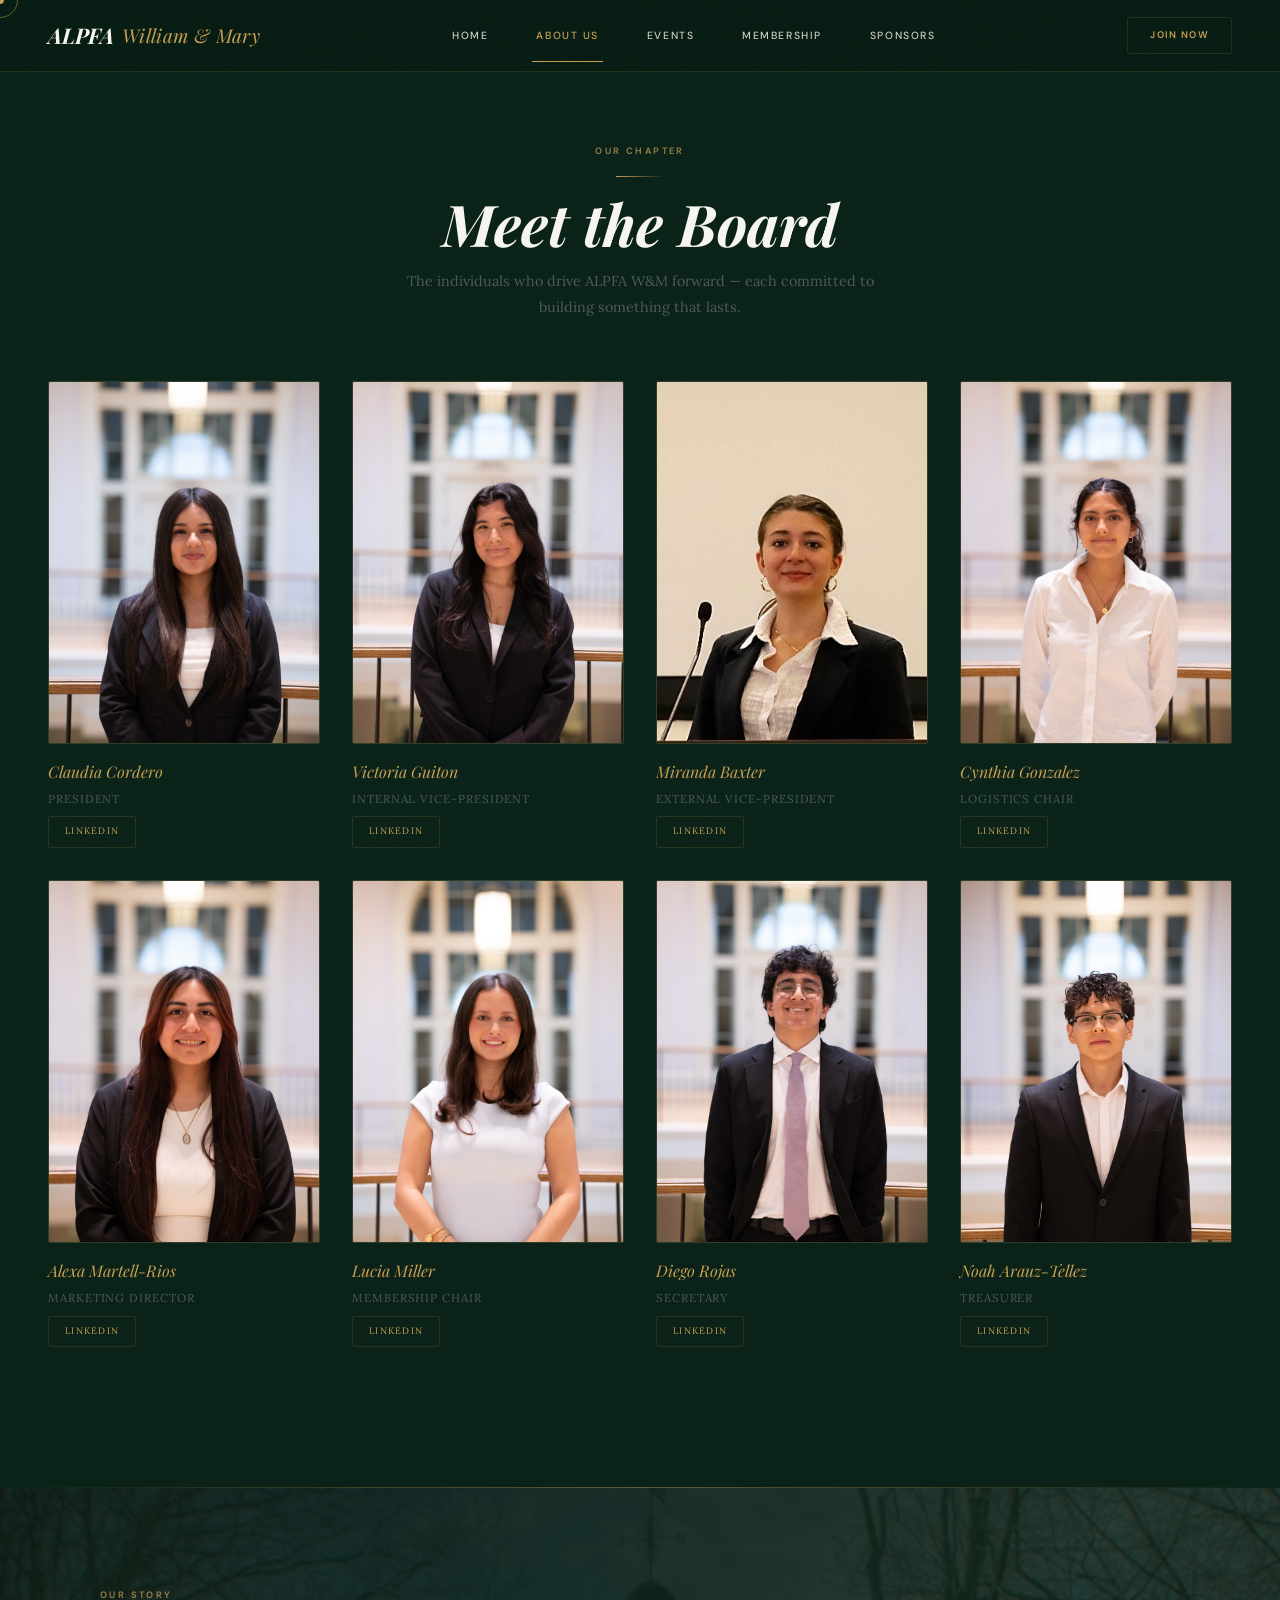
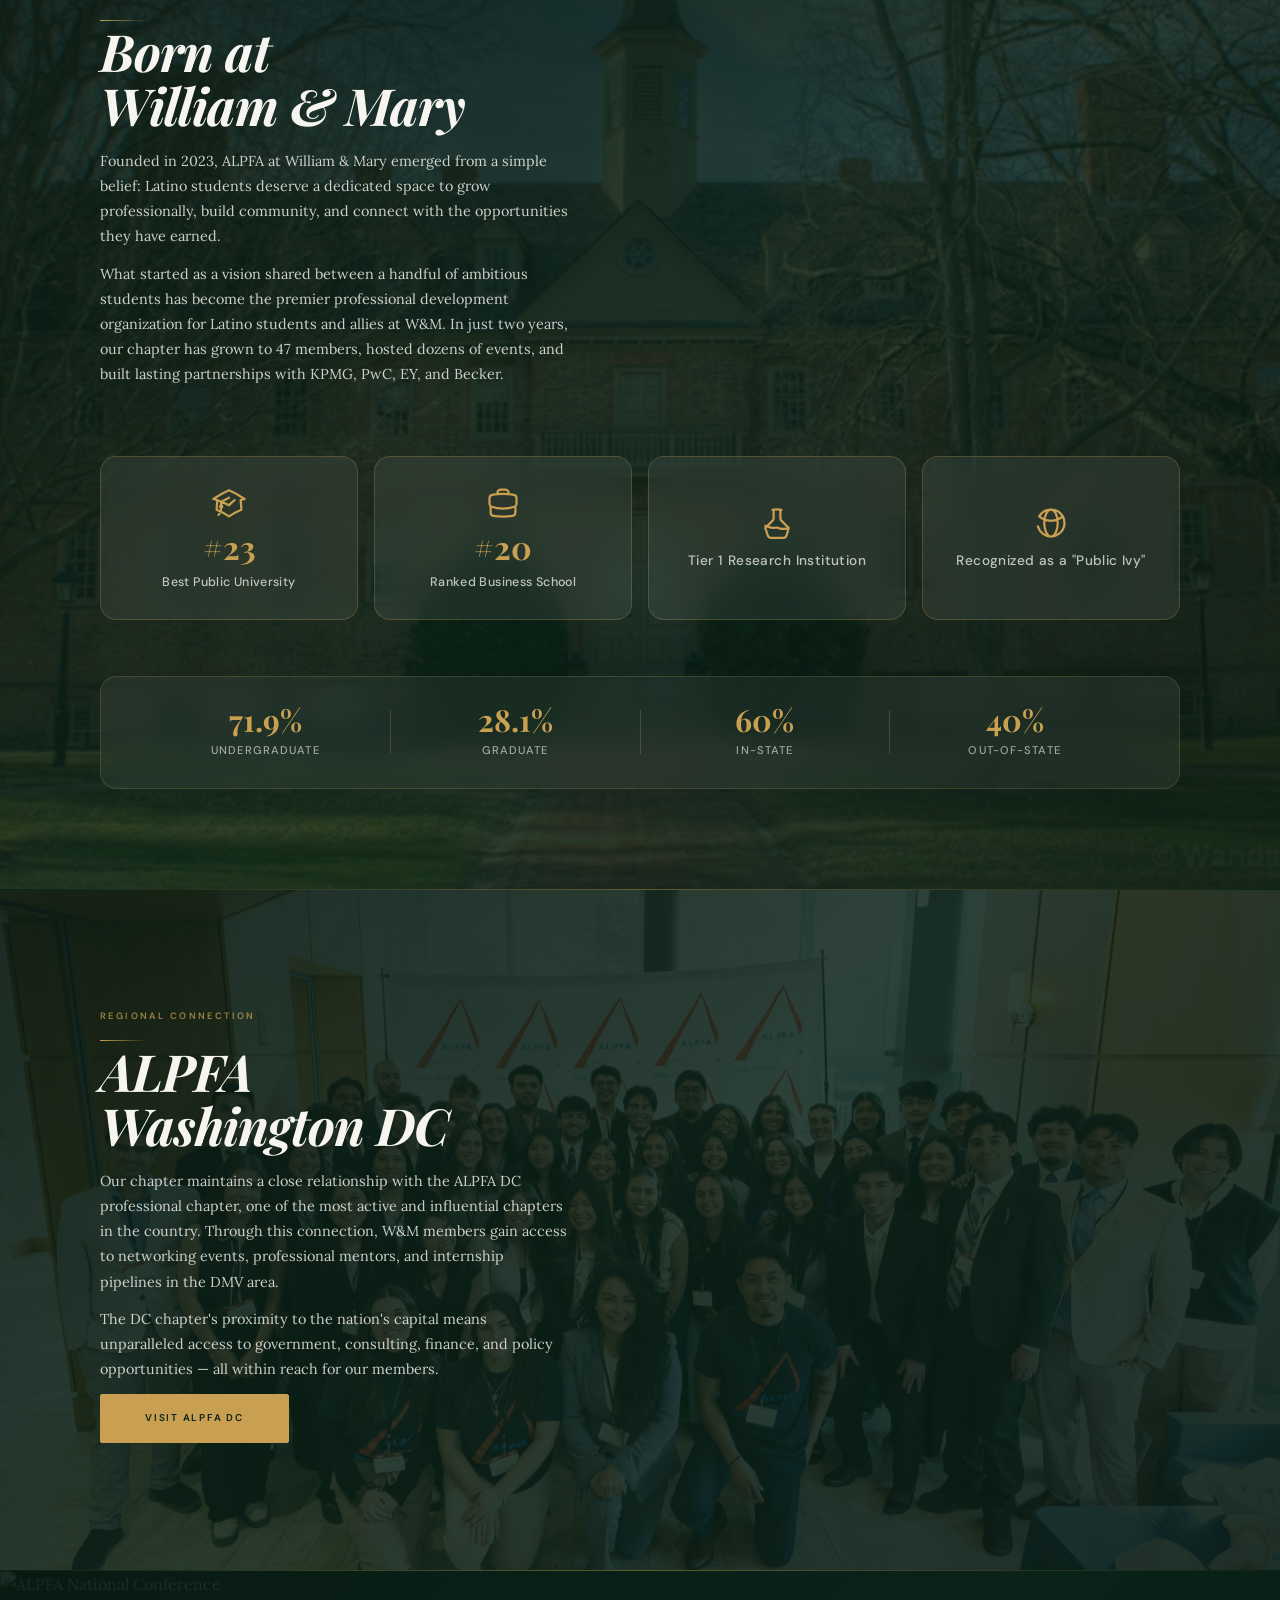
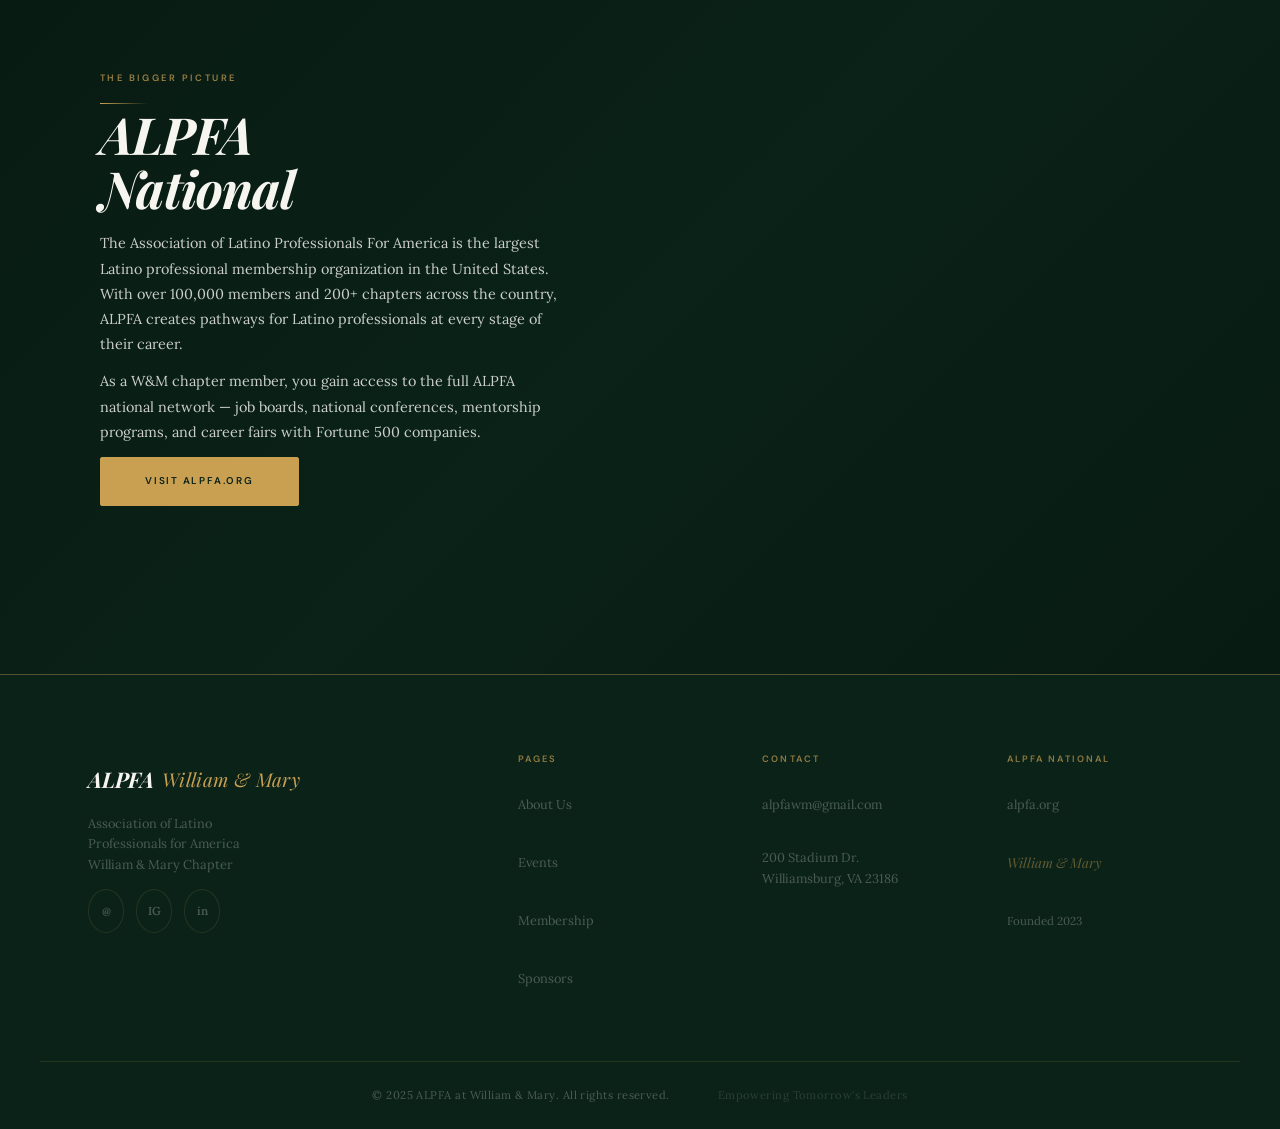
==== commit c43171ec: "Fix left alignment (flex width bug), remove page hero, board starts at top - Add width:100% to fullb" ====
--- a/about.html
+++ b/about.html
@@ -43,20 +43,11 @@
 
   <main>
 
-    <!-- PAGE HERO -->
-    <div class="page-hero">
-      <div class="container">
-        <span class="section-label" data-reveal="up">Our Chapter</span>
-        <h1 data-reveal="up" style="transition-delay:.1s">About Us</h1>
-        <p data-reveal="up" style="transition-delay:.2s">Building the next generation of Latino professionals at William &amp; Mary</p>
-      </div>
-    </div>
-
     <!-- BOARD -->
-    <section class="section section-deep" style="padding-top:64px;">
+    <section class="section section-deep" style="padding-top:calc(var(--nav-h) + 72px);">
       <div style="max-width:1200px;margin:0 auto;">
         <div style="text-align:center;margin-bottom:16px;" data-reveal="up">
-          <span class="section-label">Leadership</span>
+          <span class="section-label">Our Chapter</span>
           <div class="gold-line" style="margin:16px auto 0;"></div>
           <h2 style="margin-top:16px;font-size:clamp(2.4rem,4.5vw,4rem);">Meet the Board</h2>
           <p style="margin-top:16px;font-size:0.9rem;color:var(--white-faint);max-width:480px;margin-left:auto;margin-right:auto;line-height:1.8;">The individuals who drive ALPFA W&amp;M forward — each committed to building something that lasts.</p>
--- a/css/style.css
+++ b/css/style.css
@@ -1613,6 +1613,7 @@
 .about-fullbleed-inner {
   position: relative;
   z-index: 1;
+  width: 100%;
   max-width: 1200px;
   margin: 0 auto;
   padding: 100px 60px;
@@ -1636,6 +1637,24 @@
 
 .about-fullbleed-inner .col-text-wrap {
   max-width: 560px;
+  text-align: left;
+}
+
+.about-fullbleed-inner .col-text-wrap .gold-line {
+  margin-left: 0;
+  margin-right: auto;
+}
+
+.about-fullbleed-inner .col-text-wrap p {
+  text-align: left;
+}
+
+.about-fullbleed-inner .col-text-wrap h2 {
+  text-align: left;
+}
+
+.about-fullbleed-inner .col-text-wrap .actions {
+  justify-content: flex-start;
 }
 
 .wm-story-bg {
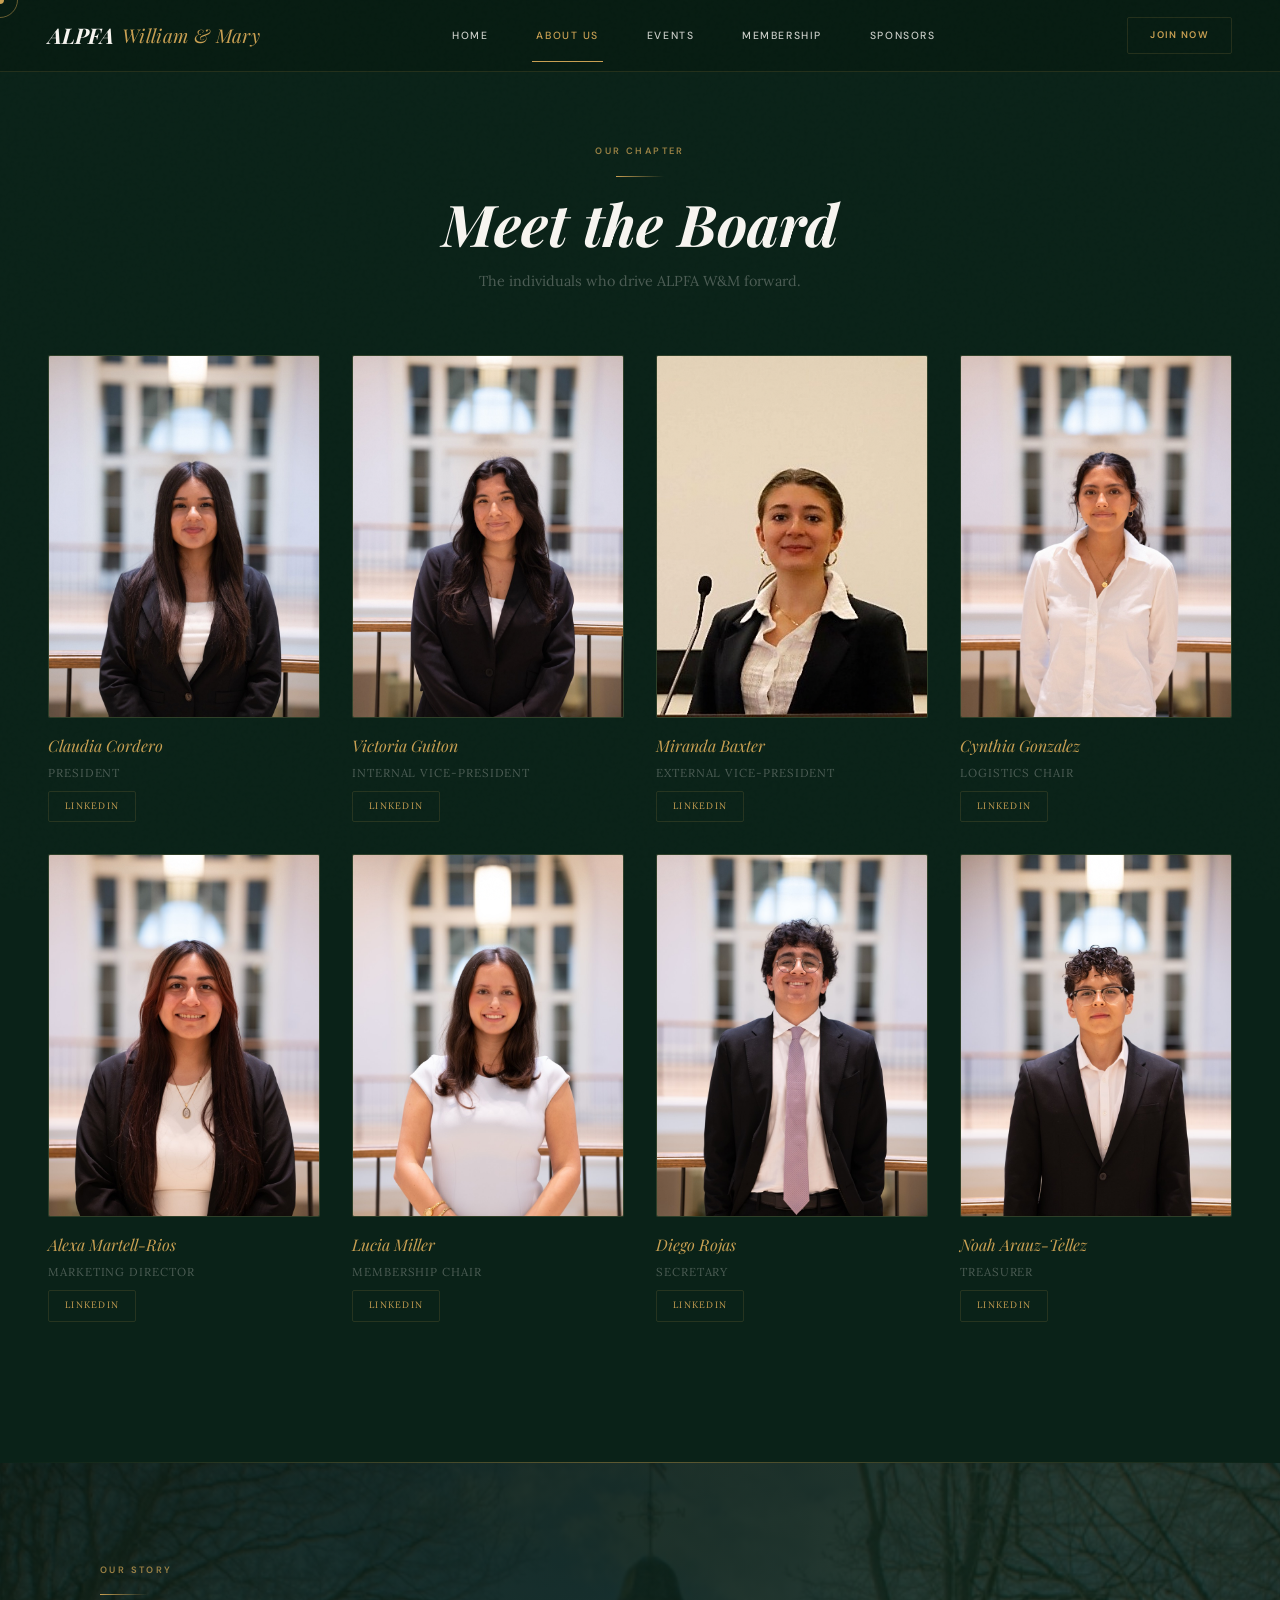
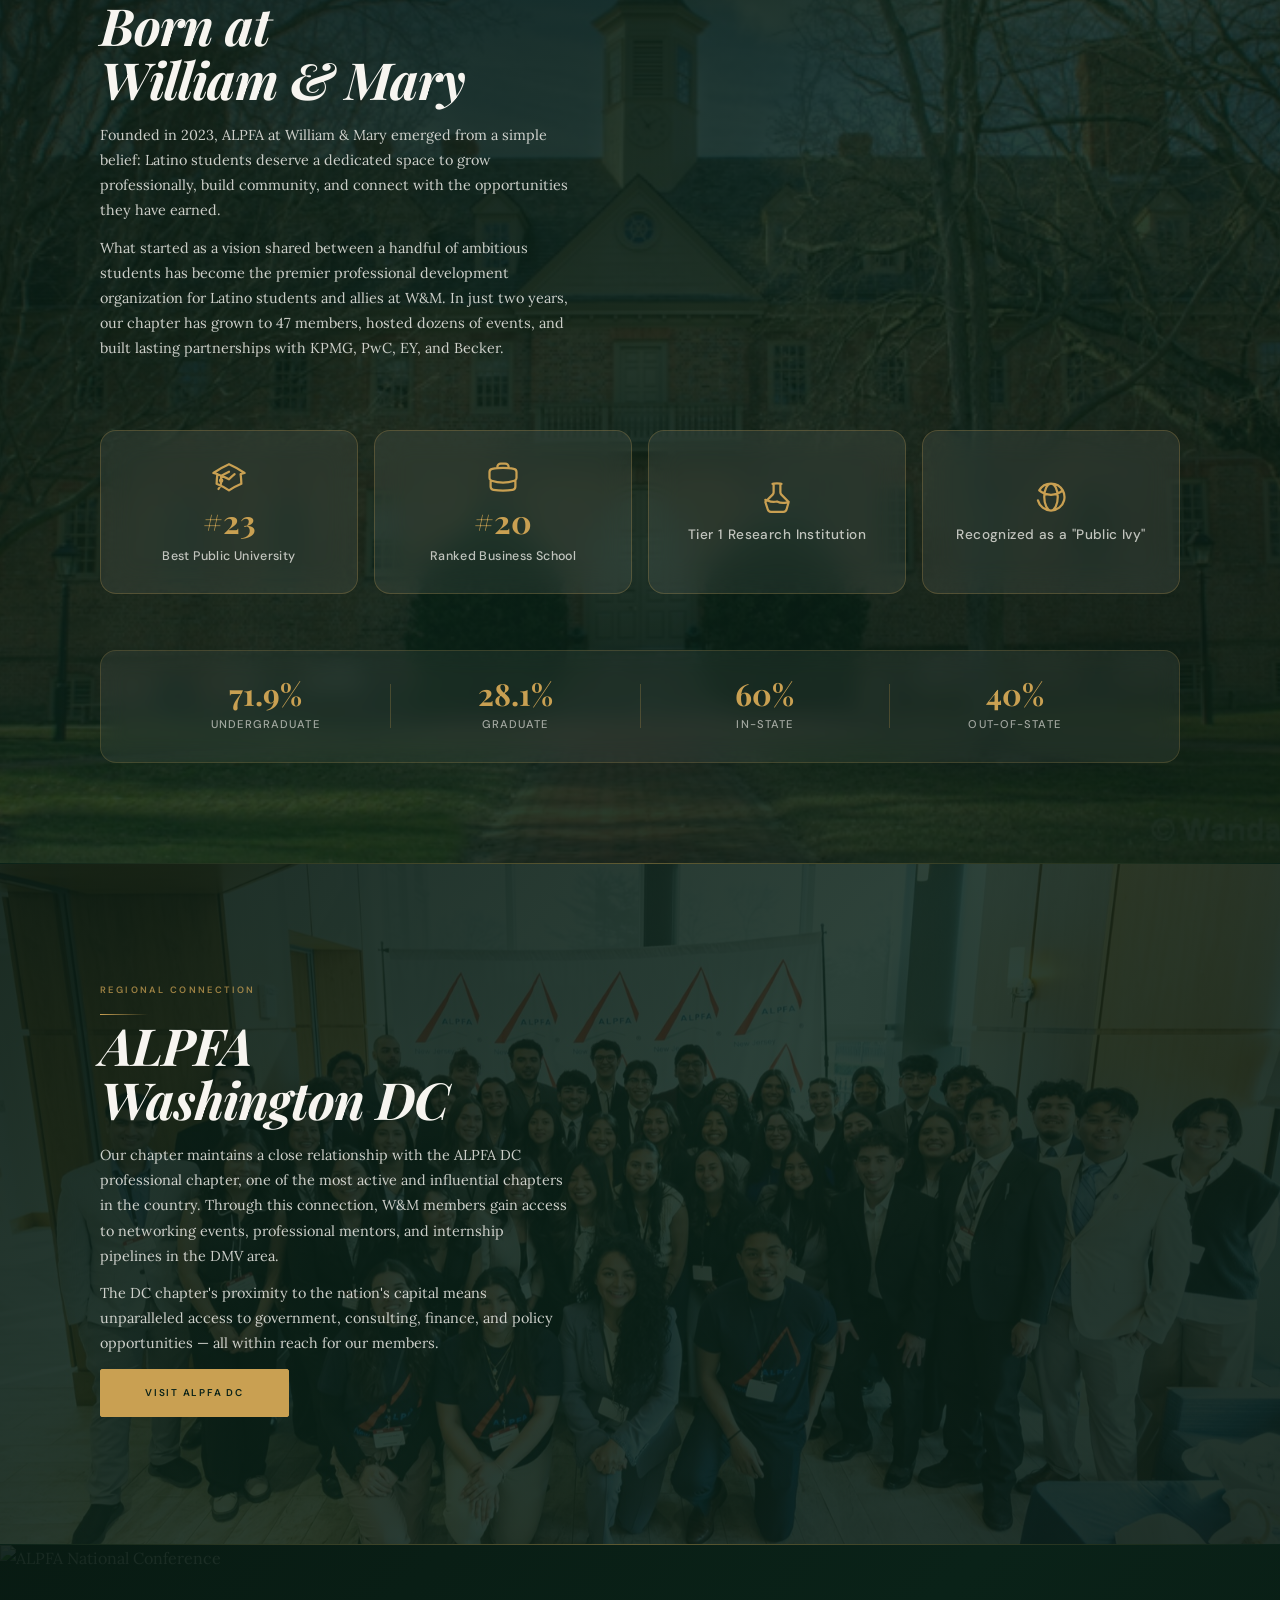
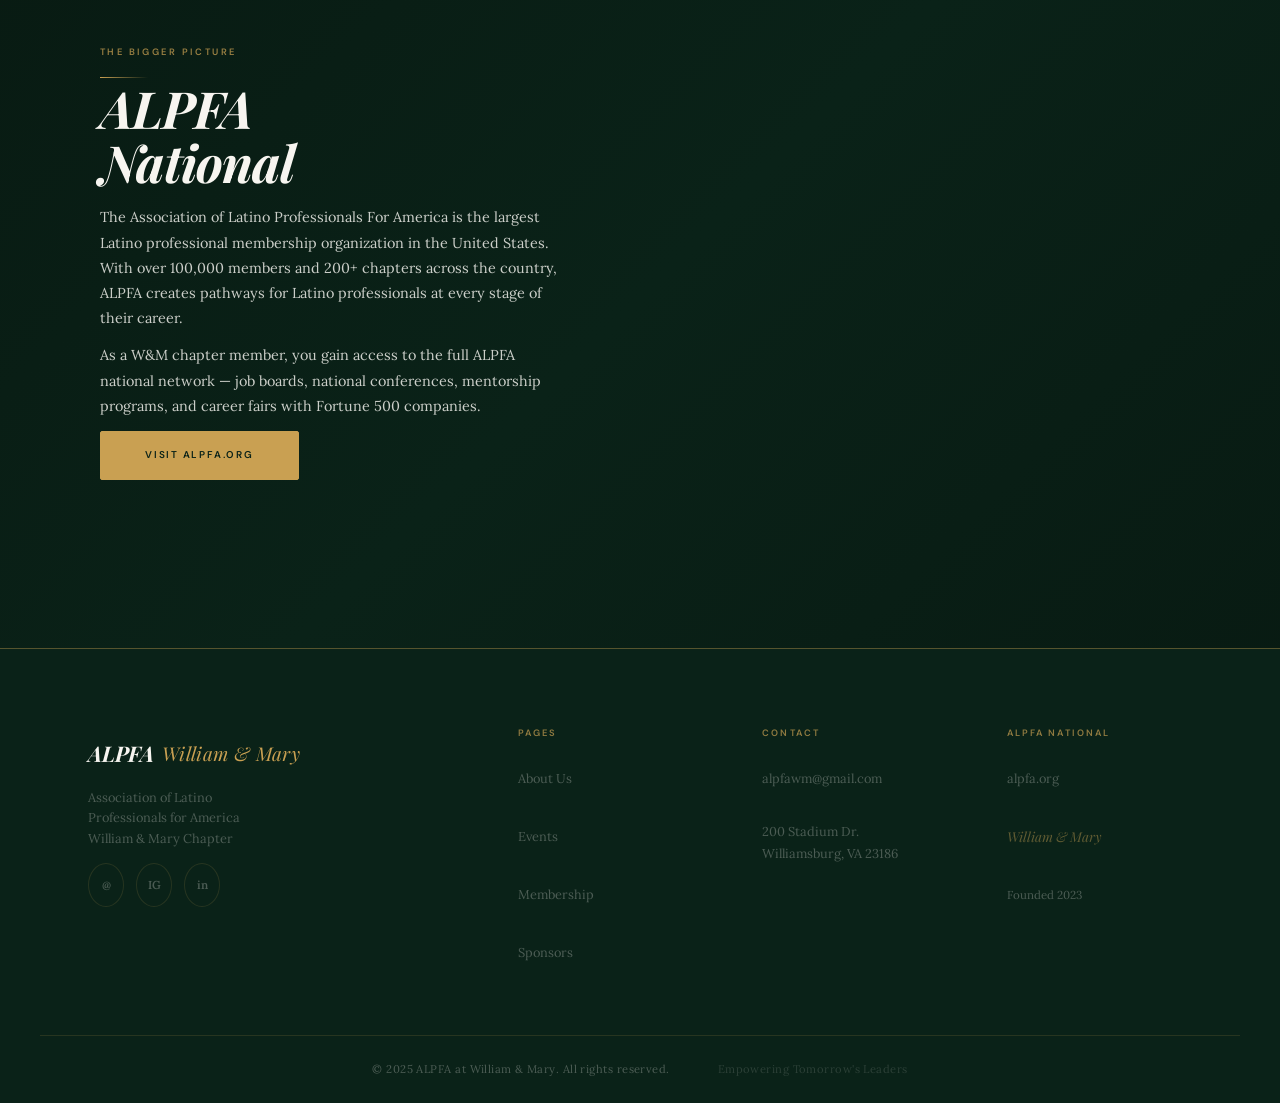
==== commit 2ad60827: "Trim board subtitle text Co-Authored-By: Claude Sonnet 4.6 <noreply@anthropic.com>" ====
--- a/about.html
+++ b/about.html
@@ -50,7 +50,7 @@
           <span class="section-label">Our Chapter</span>
           <div class="gold-line" style="margin:16px auto 0;"></div>
           <h2 style="margin-top:16px;font-size:clamp(2.4rem,4.5vw,4rem);">Meet the Board</h2>
-          <p style="margin-top:16px;font-size:0.9rem;color:var(--white-faint);max-width:480px;margin-left:auto;margin-right:auto;line-height:1.8;">The individuals who drive ALPFA W&amp;M forward — each committed to building something that lasts.</p>
+          <p style="margin-top:16px;font-size:0.9rem;color:var(--white-faint);max-width:480px;margin-left:auto;margin-right:auto;line-height:1.8;">The individuals who drive ALPFA W&amp;M forward.</p>
         </div>
 
         <div class="board-grid">
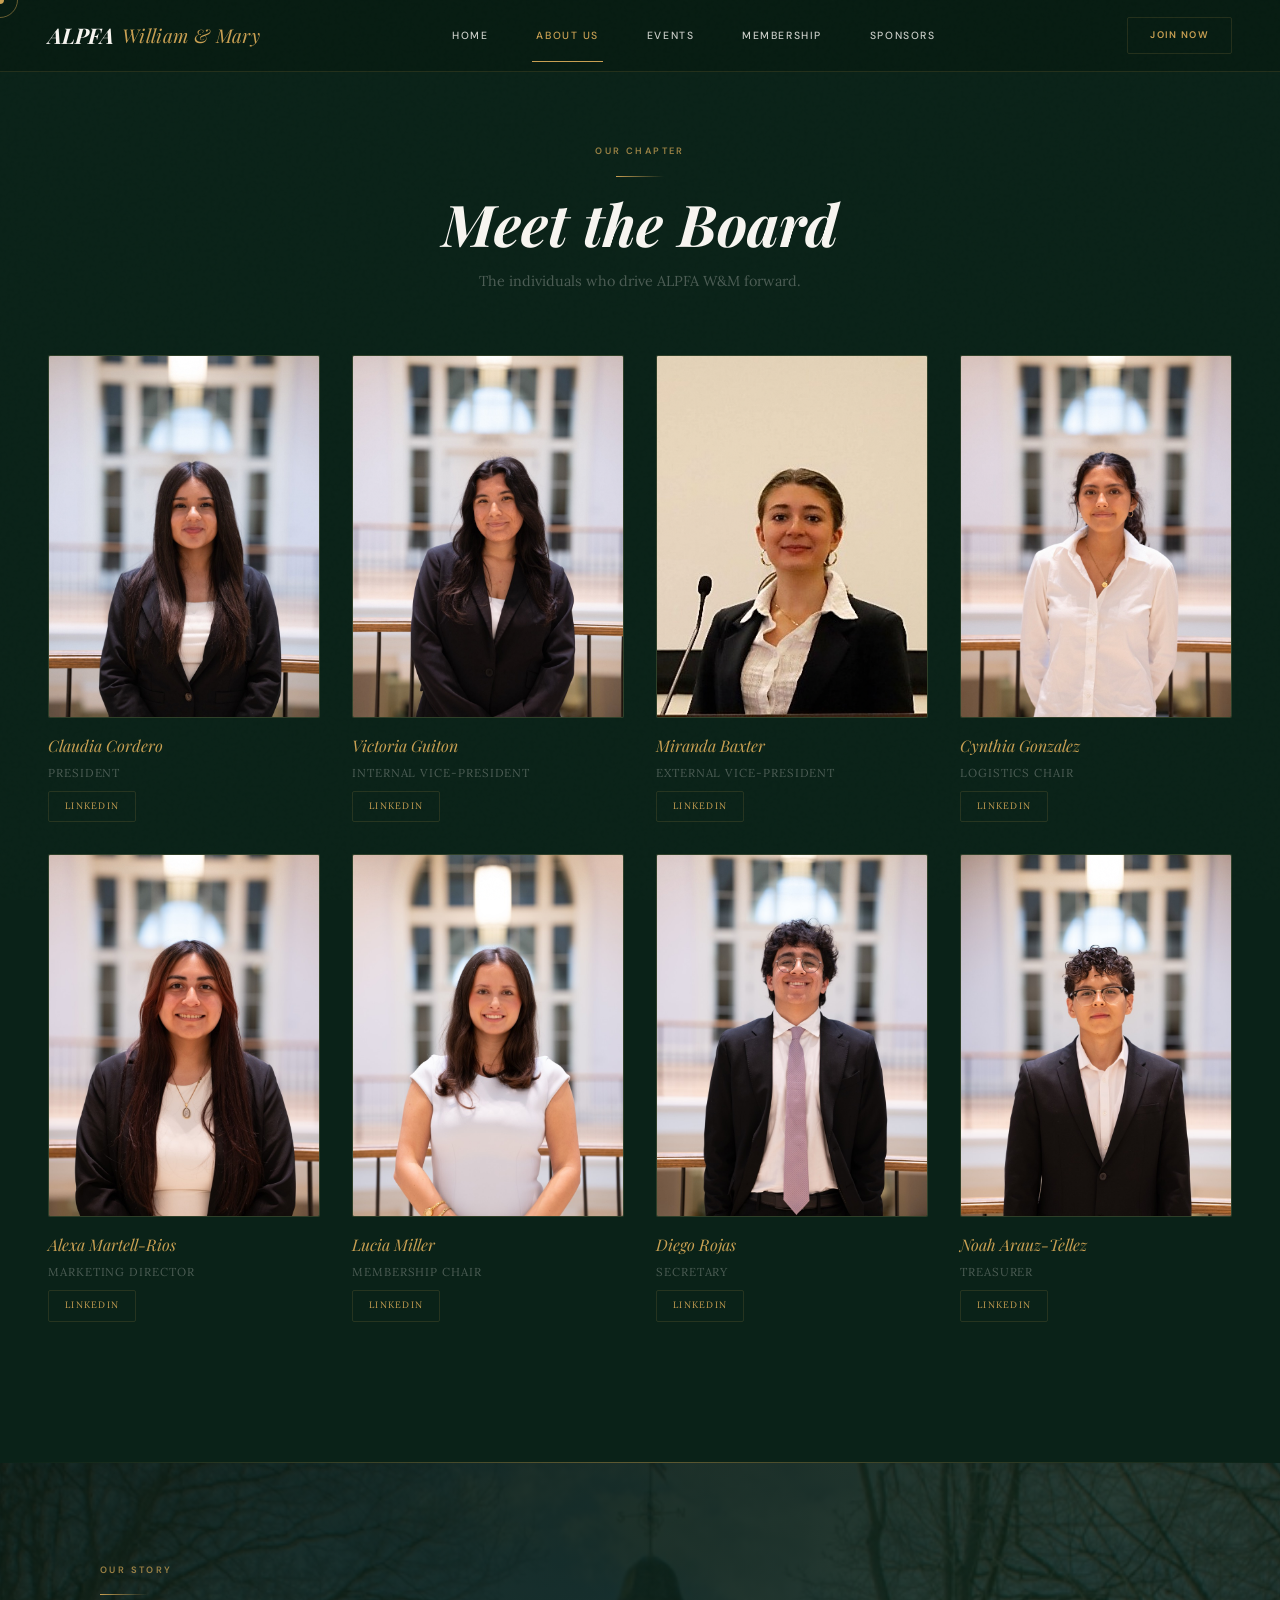
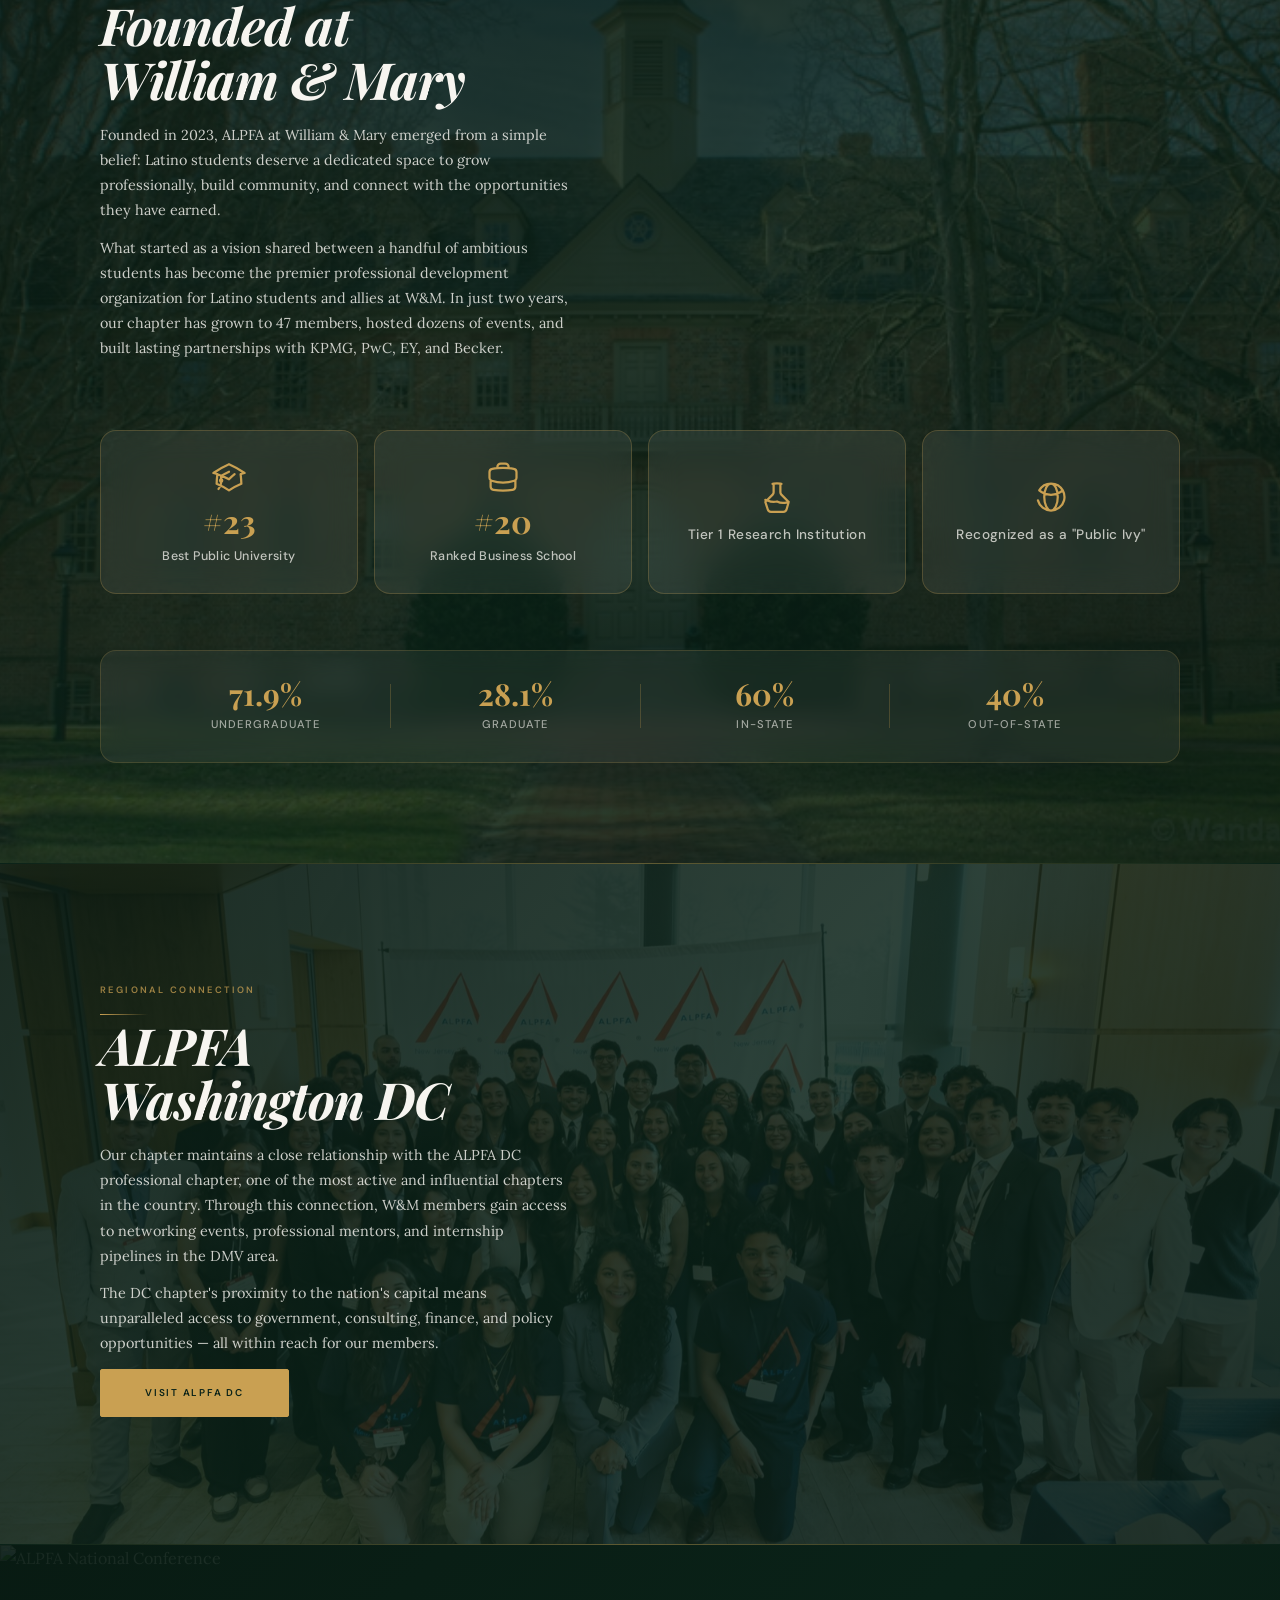
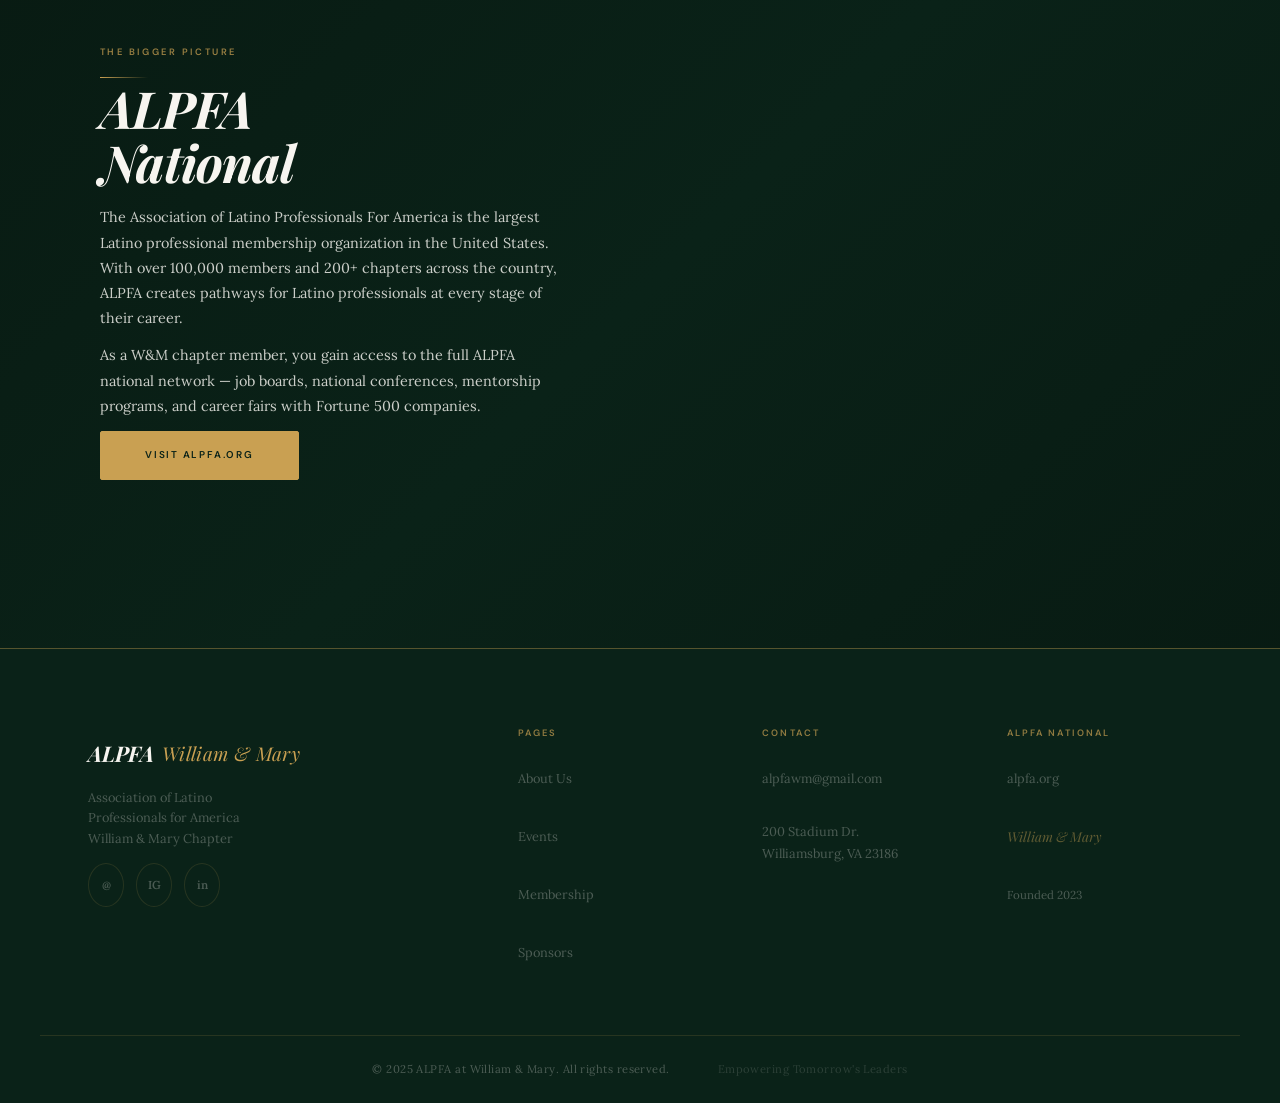
==== commit df38e4d1: "Fix wording, resize Past Events title, strip remaining diagonal cuts - "Born at" -> "Founded at" on " ====
--- a/about.html
+++ b/about.html
@@ -162,7 +162,7 @@
         <div class="wm-story-text" data-reveal="up">
           <span class="section-label" style="color:var(--gold);">Our Story</span>
           <div class="gold-line"></div>
-          <h2 style="color:#F7F5F0;">Born at<br />William &amp; Mary</h2>
+          <h2 style="color:#F7F5F0;">Founded at<br />William &amp; Mary</h2>
           <p>Founded in 2023, ALPFA at William &amp; Mary emerged from a simple belief: Latino students deserve a dedicated space to grow professionally, build community, and connect with the opportunities they have earned.</p>
           <p>What started as a vision shared between a handful of ambitious students has become the premier professional development organization for Latino students and allies at W&amp;M. In just two years, our chapter has grown to 47 members, hosted dozens of events, and built lasting partnerships with KPMG, PwC, EY, and Becker.</p>
         </div>
--- a/css/style.css
+++ b/css/style.css
@@ -1156,12 +1156,13 @@
 /* Diagonal cuts */
 .cut-both {
   clip-path: polygon(0 80px, 100% 0, 100% calc(100% - 80px), 0 100%);
-  padding-top: 140px;
-  padding-bottom: 140px;
-  margin-top: -60px;
-  margin-bottom: -60px;
-  position: relative;
-  z-index: 1;
+  padding-top: 160px;
+  padding-bottom: 160px;
+  margin-top: -80px;
+  margin-bottom: -80px;
+  position: relative;
+  z-index: 2;
+  isolation: isolate;
 }
 
 .cut-top {
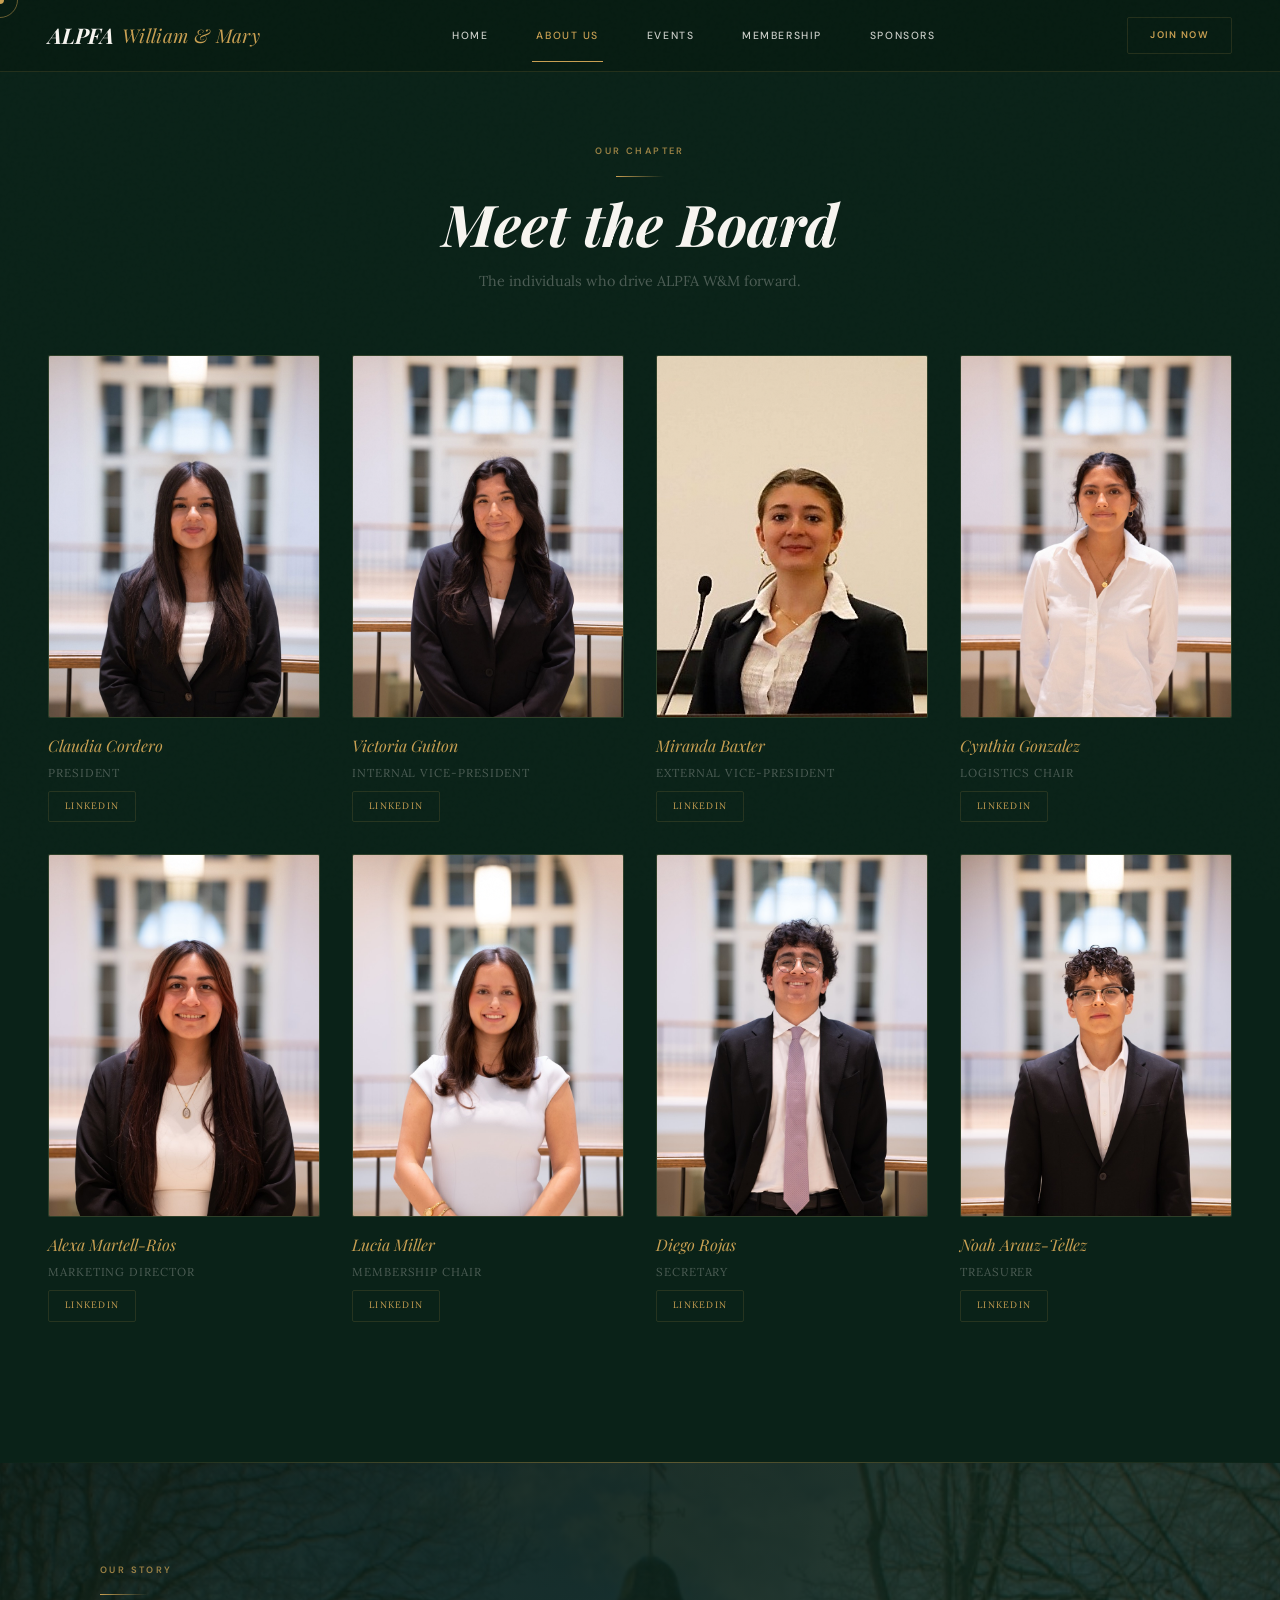
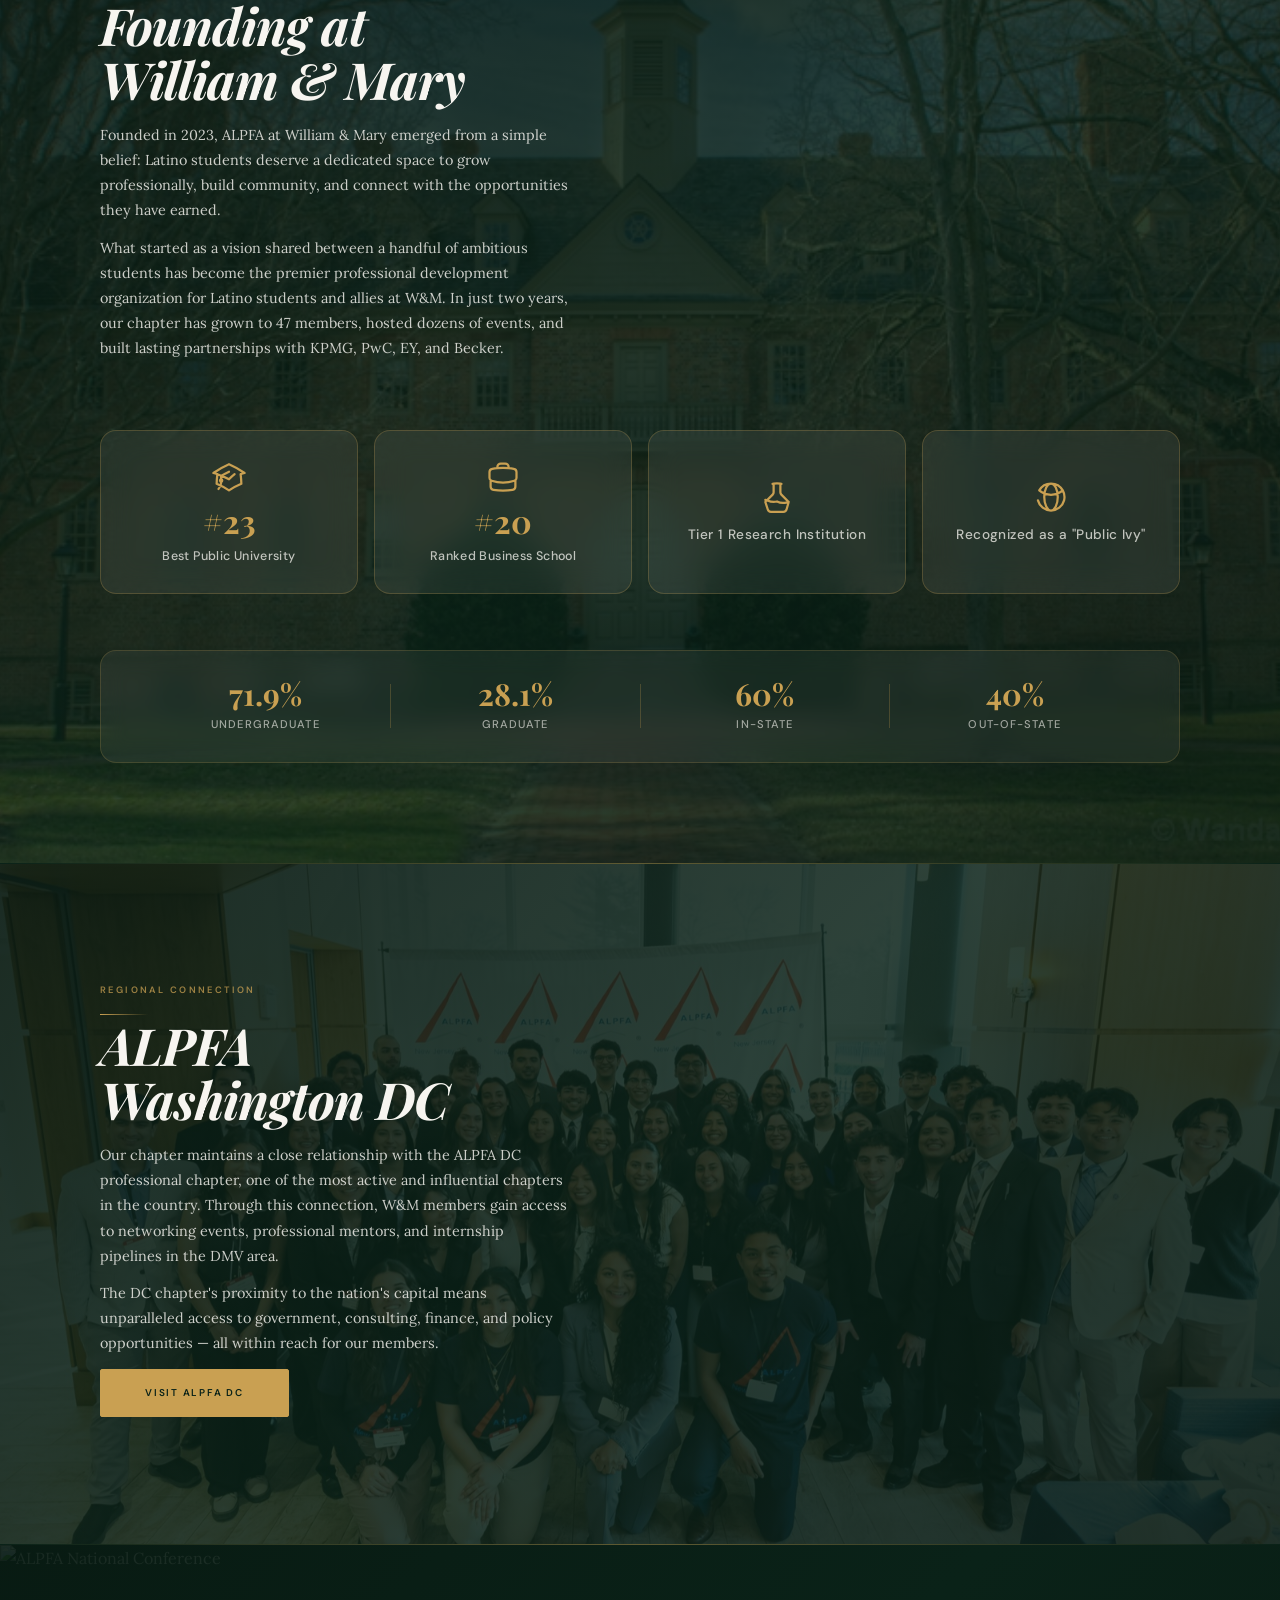
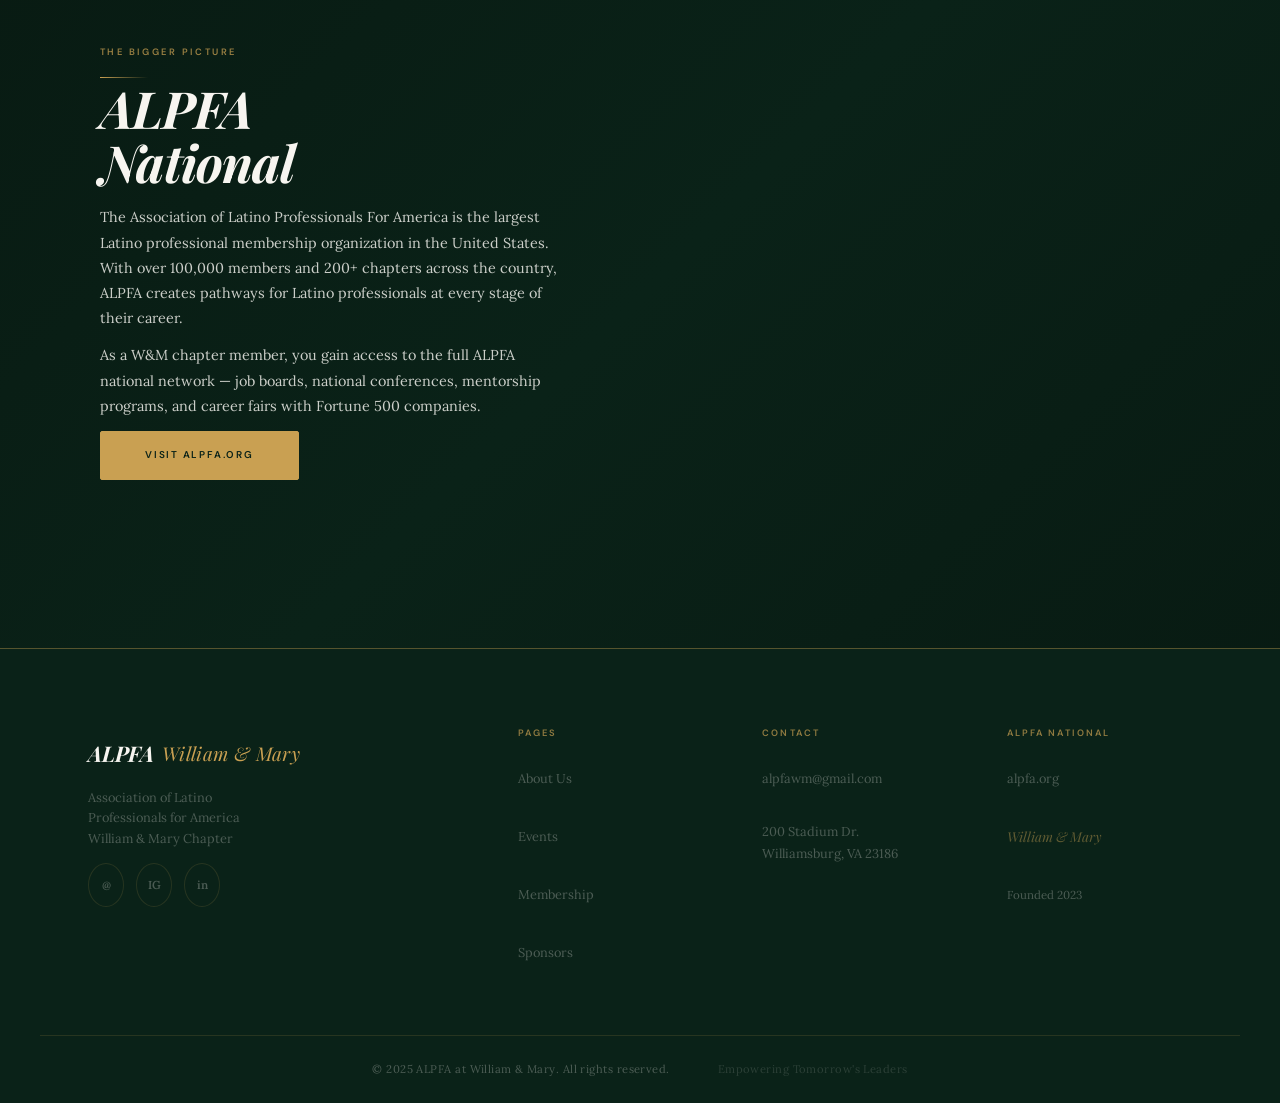
==== commit 47c141b0: "Fix heading: Founded -> Founding at William & Mary Co-Authored-By: Claude Sonnet 4.6 <noreply@anthro" ====
--- a/about.html
+++ b/about.html
@@ -162,7 +162,7 @@
         <div class="wm-story-text" data-reveal="up">
           <span class="section-label" style="color:var(--gold);">Our Story</span>
           <div class="gold-line"></div>
-          <h2 style="color:#F7F5F0;">Founded at<br />William &amp; Mary</h2>
+          <h2 style="color:#F7F5F0;">Founding at<br />William &amp; Mary</h2>
           <p>Founded in 2023, ALPFA at William &amp; Mary emerged from a simple belief: Latino students deserve a dedicated space to grow professionally, build community, and connect with the opportunities they have earned.</p>
           <p>What started as a vision shared between a handful of ambitious students has become the premier professional development organization for Latino students and allies at W&amp;M. In just two years, our chapter has grown to 47 members, hosted dozens of events, and built lasting partnerships with KPMG, PwC, EY, and Becker.</p>
         </div>
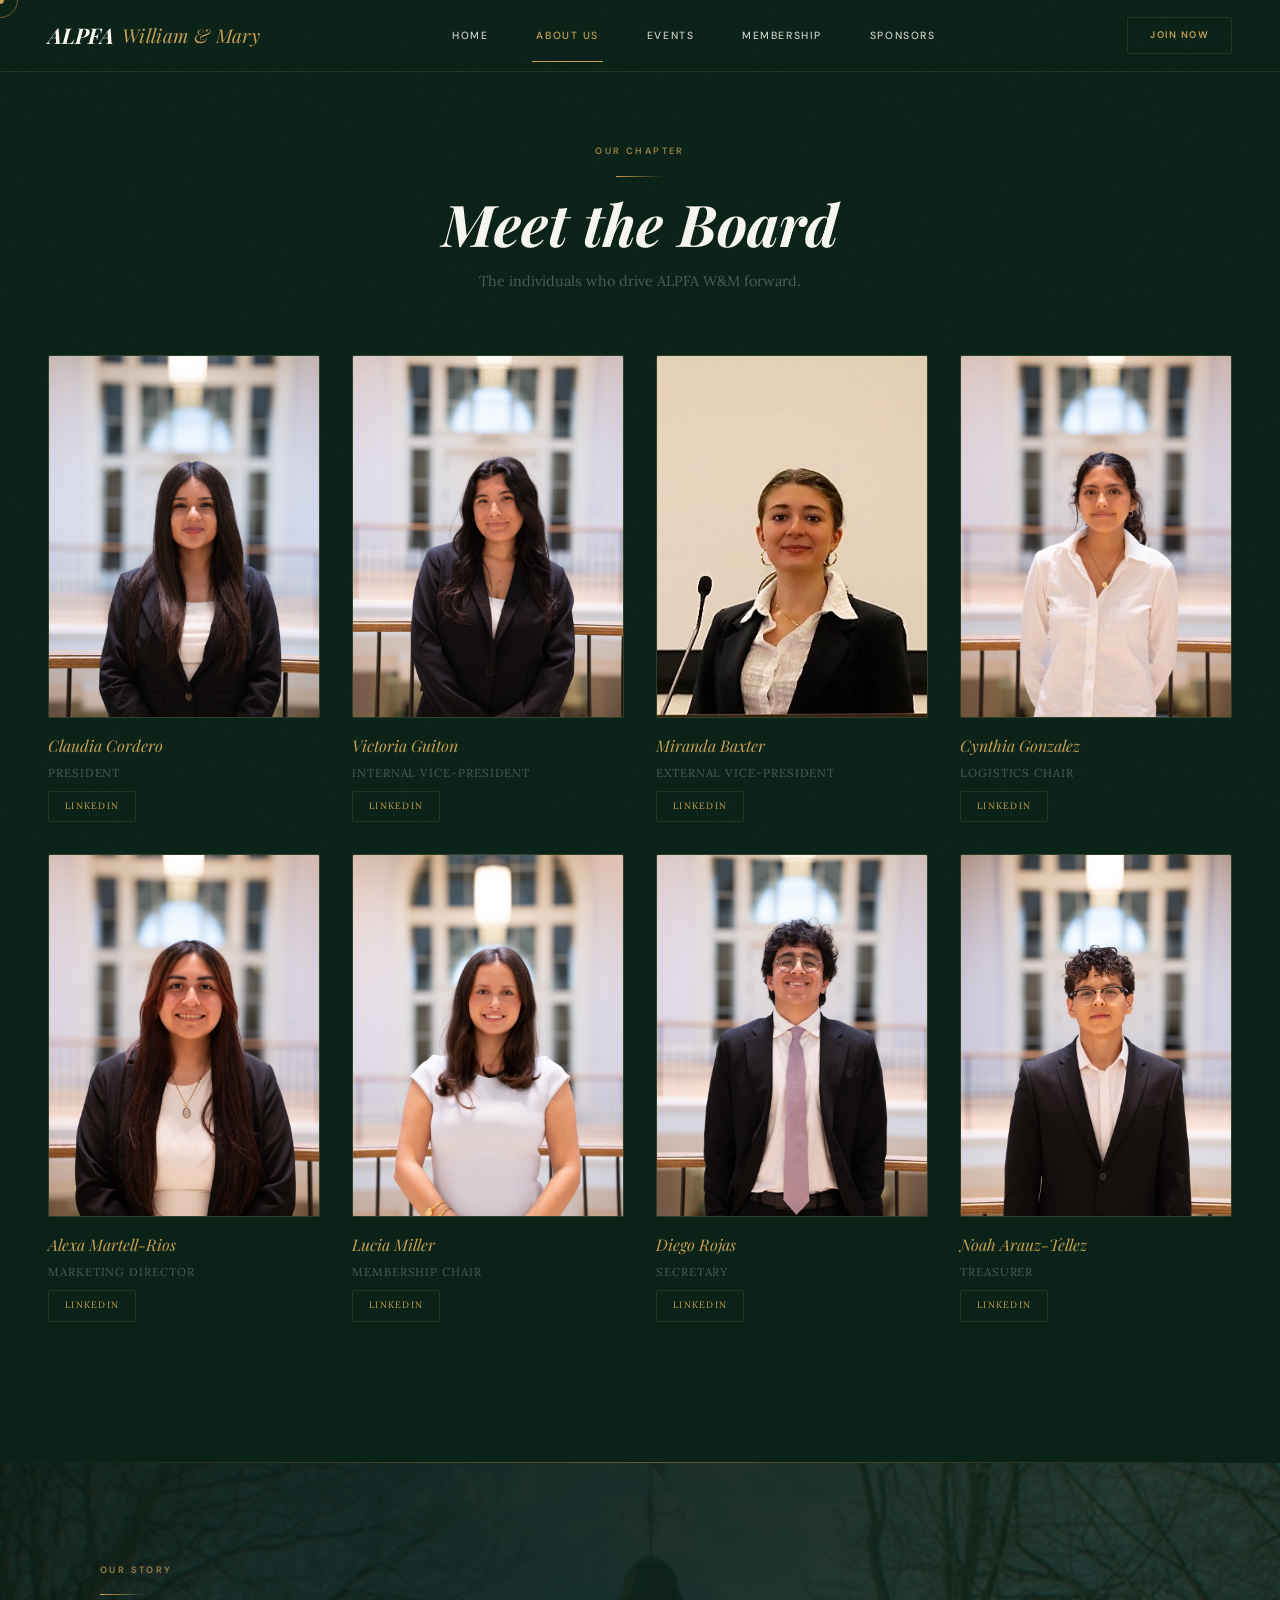
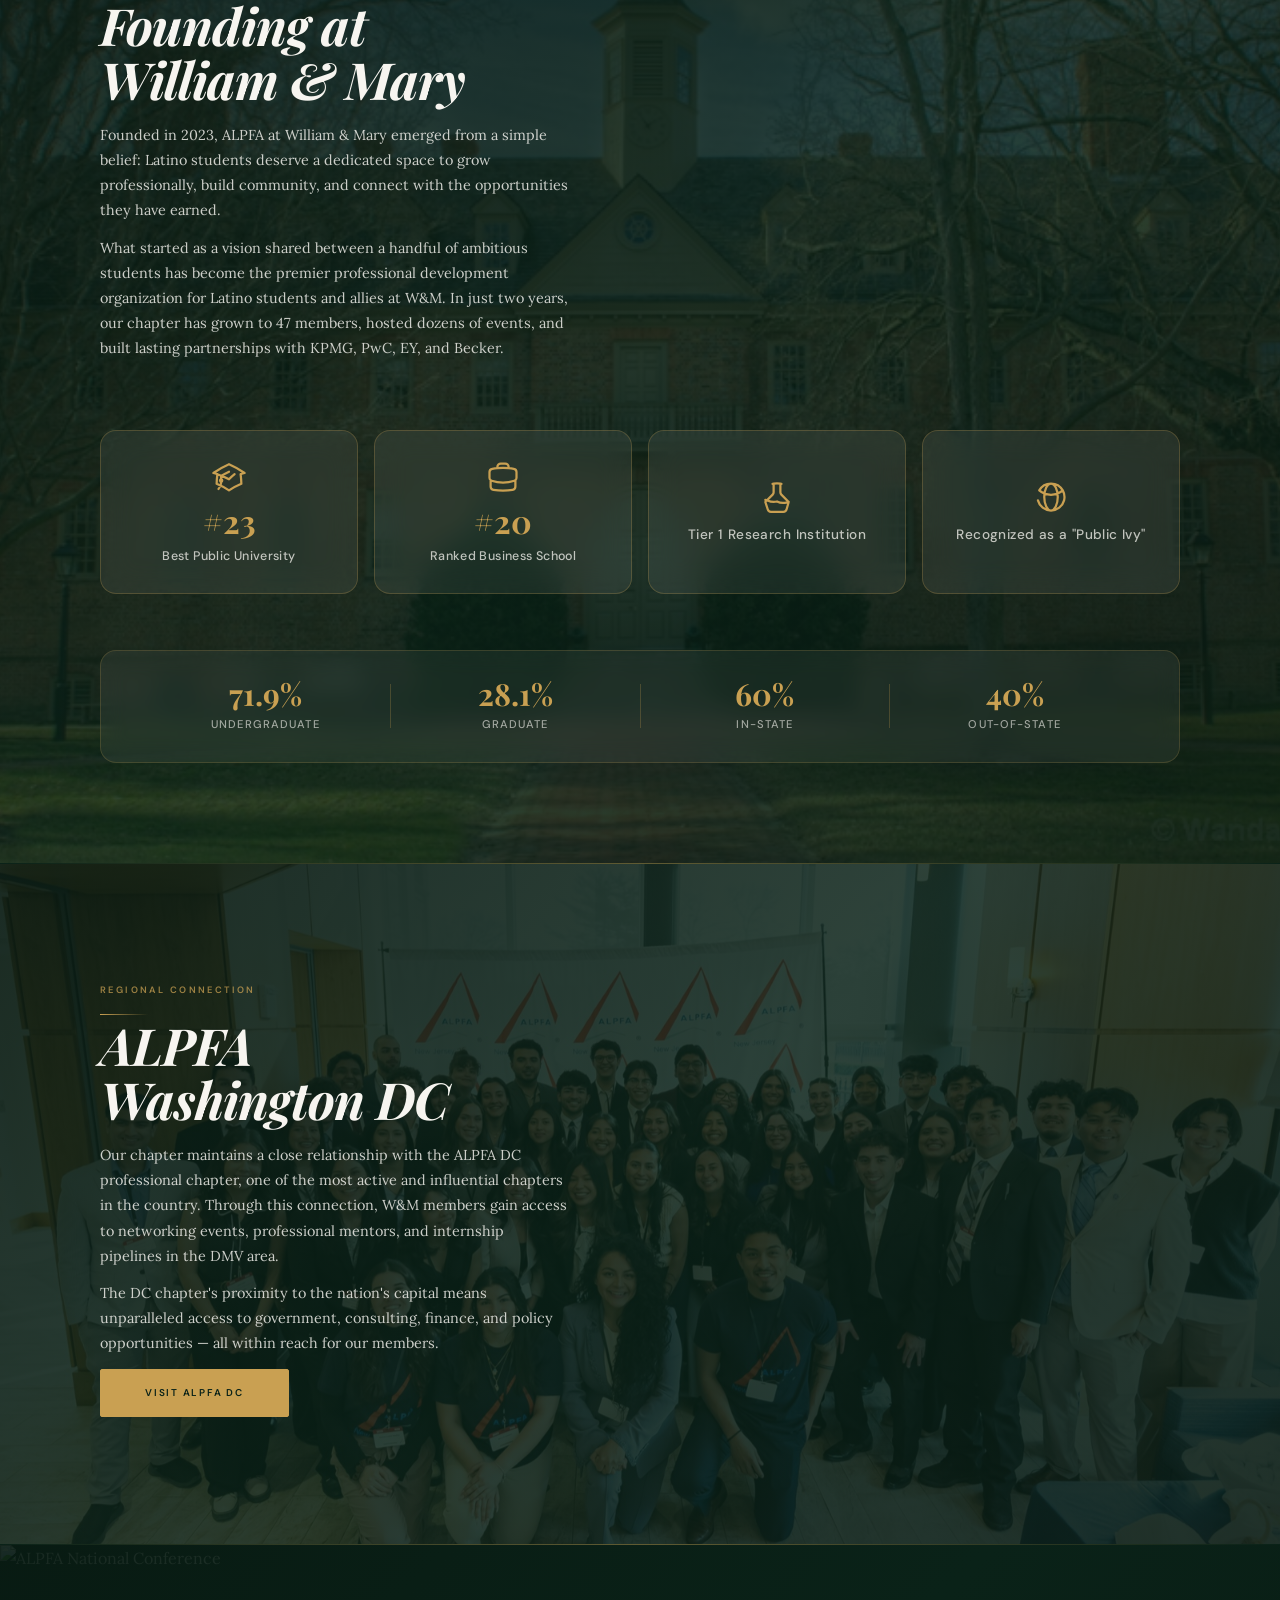
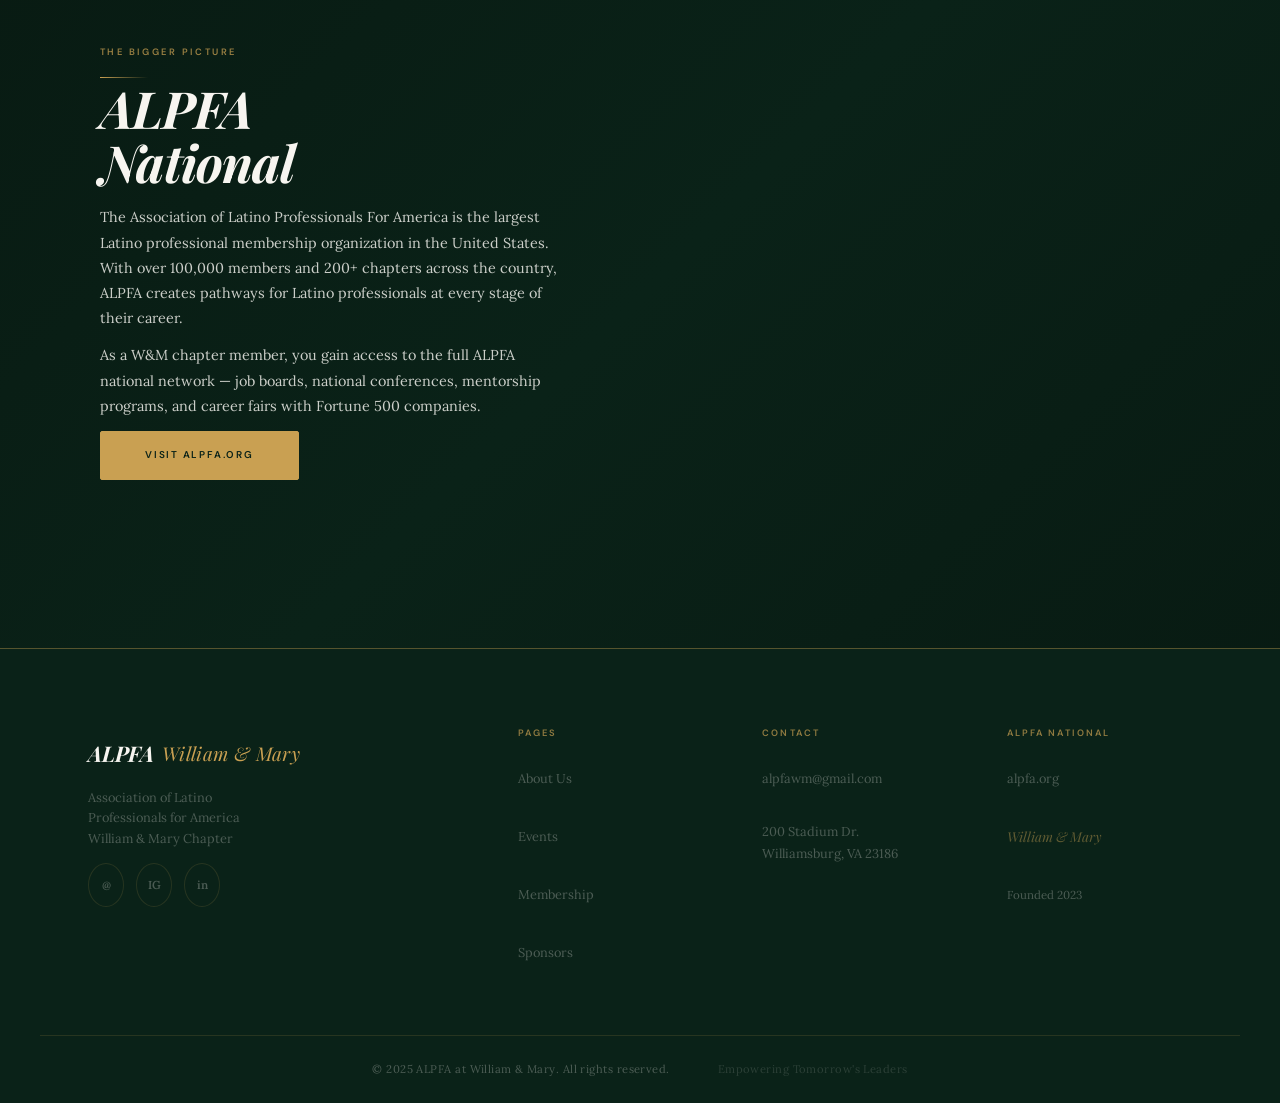
==== commit 70b002bb: "Fix iOS status bar / notch color - Add theme-color #0A2218 meta to all pages - Add apple-mobile-web-" ====
--- a/about.html
+++ b/about.html
@@ -2,7 +2,10 @@
 <html lang="en">
 <head>
   <meta charset="UTF-8" />
-  <meta name="viewport" content="width=device-width, initial-scale=1.0" />
+  <meta name="viewport" content="width=device-width, initial-scale=1.0, viewport-fit=cover" />
+  <meta name="theme-color" content="#0A2218" />
+  <meta name="apple-mobile-web-app-capable" content="yes" />
+  <meta name="apple-mobile-web-app-status-bar-style" content="black-translucent" />
   <title>About Us — ALPFA at William & Mary</title>
   <link rel="preconnect" href="https://fonts.googleapis.com" />
   <link rel="preconnect" href="https://fonts.gstatic.com" crossorigin />
--- a/css/style.css
+++ b/css/style.css
@@ -36,6 +36,8 @@
   scroll-behavior: smooth;
   font-size: 16px;
   cursor: none;
+  overflow-x: hidden;
+  background: var(--green-deep);
 }
 
 body {
@@ -306,8 +308,9 @@
   position: fixed;
   top: 0; left: 0; right: 0;
   z-index: 9000;
-  height: var(--nav-h);
-  background: var(--glass);
+  height: calc(var(--nav-h) + env(safe-area-inset-top, 0px));
+  padding-top: env(safe-area-inset-top, 0px);
+  background: var(--green-deep);
   backdrop-filter: blur(28px);
   -webkit-backdrop-filter: blur(28px);
   border-bottom: 1px solid var(--gold-dim);
@@ -316,7 +319,20 @@
 
 #nav.scrolled { background: rgba(8,28,18,0.97); }
 
+/* Fill the notch/status-bar zone with solid dark green at all times */
+#nav::before {
+  content: '';
+  position: absolute;
+  top: 0;
+  left: 0; right: 0;
+  height: env(safe-area-inset-top, 0px);
+  background: var(--green-deep);
+  z-index: 0;
+}
+
 .nav-inner {
+  position: relative;
+  z-index: 1;
   max-width: 1280px;
   margin: 0 auto;
   padding: 0 48px;
@@ -407,9 +423,9 @@
    ============================================ */
 
 .mobile-nav {
-  display: none;
+  display: flex;
   position: fixed;
-  top: var(--nav-h);
+  top: calc(var(--nav-h) + env(safe-area-inset-top, 0px));
   left: 0; right: 0;
   background: rgba(8,28,18,0.98);
   backdrop-filter: blur(20px);
@@ -419,15 +435,18 @@
   flex-direction: column;
   gap: 18px;
   z-index: 8999;
-  transform: translateY(-8px);
+  transform: translateY(-12px);
   opacity: 0;
-  transition: opacity 0.3s ease, transform 0.3s ease;
+  visibility: hidden;
+  pointer-events: none;
+  transition: opacity 0.3s ease, transform 0.3s ease, visibility 0.3s;
 }
 
 .mobile-nav.open {
-  display: flex;
   opacity: 1;
   transform: translateY(0);
+  visibility: visible;
+  pointer-events: auto;
 }
 
 .mobile-nav a {
@@ -514,7 +533,7 @@
   min-height: 100vh;
   display: flex;
   align-items: center;
-  overflow: visible;
+  overflow: hidden;
   background: var(--green-deep);
 }
 
@@ -593,6 +612,8 @@
 }
 
 .hero-text { display: flex; flex-direction: column; gap: 0; }
+
+.mission-label { margin-top: 80px; }
 
 .hero-eyebrow {
   font-family: 'DM Sans', sans-serif;
@@ -750,7 +771,7 @@
   justify-content: center;
   position: relative;
   z-index: 2;
-  padding-left: 48px;
+  padding-left: 16px;
 }
 
 .hero-logo-wrap {
@@ -760,7 +781,7 @@
 
 .hero-logo-img {
   width: 100%;
-  max-width: 350px;
+  max-width: 380px;
   height: auto;
   object-fit: contain;
   display: block;
@@ -1420,6 +1441,197 @@
 .gallery-item:hover .gallery-caption { opacity: 1; transform: translateY(0); }
 
 /* ============================================
+   CAROUSEL
+   ============================================ */
+
+.carousel-wrap {
+  position: relative;
+  margin-top: 56px;
+  padding: 0 72px;
+}
+
+.carousel-track {
+  display: grid;
+  grid-template-columns: repeat(3, 1fr);
+  gap: 20px;
+}
+
+.carousel-slide {
+  display: none;
+  flex-direction: column;
+  gap: 14px;
+  opacity: 0;
+  transform: translateY(12px);
+  transition: opacity 0.45s cubic-bezier(0.4,0,0.2,1), transform 0.45s cubic-bezier(0.4,0,0.2,1);
+}
+
+.carousel-slide.active {
+  display: flex;
+  opacity: 1;
+  transform: translateY(0);
+}
+
+.carousel-slide.fade-in {
+  animation: carouselFadeIn 0.45s cubic-bezier(0.4,0,0.2,1) forwards;
+}
+
+@keyframes carouselFadeIn {
+  from { opacity: 0; transform: translateY(16px); }
+  to   { opacity: 1; transform: translateY(0); }
+}
+
+.carousel-img {
+  aspect-ratio: 1/1;
+  overflow: hidden;
+  border-radius: 8px;
+  border: 1px solid rgba(201,160,82,0.18);
+  background: var(--green-card);
+  box-shadow: 0 8px 32px rgba(0,0,0,0.25);
+  transition: border-color 0.3s ease, box-shadow 0.3s ease;
+}
+
+.carousel-img:hover {
+  border-color: rgba(201,160,82,0.45);
+  box-shadow: 0 12px 48px rgba(0,0,0,0.4), 0 0 24px rgba(201,160,82,0.07);
+}
+
+.carousel-img img {
+  width: 100%;
+  height: 100%;
+  object-fit: cover;
+  transition: transform 0.6s cubic-bezier(0.4,0,0.2,1);
+}
+
+.carousel-img:hover img {
+  transform: scale(1.05);
+}
+
+.carousel-caption {
+  font-family: 'Lora', Georgia, serif;
+  font-style: italic;
+  font-size: 0.82rem;
+  color: rgba(247,245,240,0.55);
+  letter-spacing: 0.01em;
+  text-align: center;
+  line-height: 1.5;
+}
+
+/* Mini slideshow inside a carousel card */
+.mini-show {
+  position: relative;
+  cursor: pointer;
+}
+
+.mini-img {
+  position: absolute;
+  inset: 0;
+  width: 100%;
+  height: 100%;
+  object-fit: cover;
+  opacity: 0;
+  transition: opacity 0.55s cubic-bezier(0.4,0,0.2,1);
+}
+
+.mini-img.active {
+  opacity: 1;
+}
+
+.mini-dots {
+  display: flex;
+  justify-content: center;
+  align-items: center;
+  gap: 6px;
+  margin-top: -2px;
+  margin-bottom: -2px;
+}
+
+.mini-dot {
+  width: 4px;
+  height: 4px;
+  border-radius: 50%;
+  background: rgba(201,160,82,0.25);
+  border: none;
+  cursor: pointer;
+  padding: 0;
+  transition: background 0.25s ease, width 0.25s ease, border-radius 0.25s ease;
+}
+
+.mini-dot.active {
+  background: var(--gold);
+  width: 14px;
+  border-radius: 2px;
+}
+
+.carousel-btn {
+  position: absolute;
+  top: calc(50% - 28px);
+  transform: translateY(-50%);
+  width: 48px;
+  height: 48px;
+  border-radius: 50%;
+  background: rgba(10,34,24,0.7);
+  backdrop-filter: blur(8px);
+  -webkit-backdrop-filter: blur(8px);
+  border: 1px solid rgba(201,160,82,0.25);
+  color: var(--gold);
+  display: flex;
+  align-items: center;
+  justify-content: center;
+  cursor: pointer;
+  transition: background 0.25s ease, border-color 0.25s ease, transform 0.2s ease;
+  z-index: 2;
+}
+
+.carousel-btn:hover {
+  background: rgba(201,160,82,0.12);
+  border-color: rgba(201,160,82,0.55);
+  transform: translateY(-50%) scale(1.08);
+}
+
+.carousel-btn svg {
+  width: 20px;
+  height: 20px;
+}
+
+.carousel-prev { left: 8px; }
+.carousel-next { right: 8px; }
+
+.carousel-dots {
+  display: flex;
+  justify-content: center;
+  align-items: center;
+  gap: 10px;
+  margin-top: 32px;
+}
+
+.carousel-dot {
+  width: 5px;
+  height: 5px;
+  border-radius: 50%;
+  background: rgba(201,160,82,0.2);
+  border: none;
+  cursor: pointer;
+  transition: background 0.3s ease, width 0.3s ease, border-radius 0.3s ease;
+  padding: 0;
+}
+
+.carousel-dot.active {
+  background: var(--gold);
+  width: 22px;
+  border-radius: 3px;
+}
+
+@media (max-width: 900px) {
+  .carousel-wrap { padding: 0 52px; }
+  .carousel-track { grid-template-columns: repeat(2, 1fr); }
+}
+
+@media (max-width: 600px) {
+  .carousel-wrap { padding: 0 44px; }
+  .carousel-track { grid-template-columns: 1fr; }
+}
+
+/* ============================================
    MEMBERSHIP
    ============================================ */
 
@@ -1446,6 +1658,36 @@
   border-color: rgba(201,160,82,0.4);
   transform: translateY(-4px);
   box-shadow: 0 20px 50px rgba(0,0,0,0.25), 0 0 30px rgba(201,160,82,0.06);
+}
+
+.intern-logo {
+  height: 80px;
+  width: auto;
+  object-fit: contain;
+  flex-shrink: 0;
+  background: #fff;
+  border-radius: 12px;
+  padding: 12px 26px;
+  opacity: 0.9;
+  transition: opacity 0.3s ease;
+}
+.intern-logo:hover { opacity: 1; }
+
+.intern-pill {
+  padding: 14px 32px;
+  border: 1px solid rgba(201,160,82,0.3);
+  border-radius: 40px;
+  font-family: 'DM Sans', sans-serif;
+  font-size: 0.95rem;
+  font-weight: 500;
+  color: var(--white);
+  background: rgba(201,160,82,0.06);
+  letter-spacing: 0.02em;
+  transition: border-color 0.2s, background 0.2s;
+}
+.intern-pill:hover {
+  border-color: var(--gold);
+  background: rgba(201,160,82,0.12);
 }
 
 .feature-icon {
@@ -1554,6 +1796,187 @@
   font-size: 0.7rem;
   margin-top: 2px;
 }
+
+/* Checkmark perks list */
+.tier-perks-check {
+  display: flex;
+  flex-direction: column;
+  gap: 12px;
+  list-style: none;
+}
+
+.tier-perks-check li {
+  font-size: 0.82rem;
+  color: var(--white-dim);
+  display: flex;
+  align-items: flex-start;
+  gap: 10px;
+  line-height: 1.5;
+}
+
+.tier-perks-check li::before {
+  content: '';
+  display: inline-block;
+  width: 16px;
+  height: 16px;
+  min-width: 16px;
+  background-color: rgba(201,160,82,0.15);
+  border: 1px solid rgba(201,160,82,0.5);
+  border-radius: 50%;
+  background-image: url("data:image/svg+xml,%3Csvg viewBox='0 0 12 12' fill='none' xmlns='http://www.w3.org/2000/svg'%3E%3Cpath d='M2 6l3 3 5-5' stroke='%23C9A052' stroke-width='1.5' stroke-linecap='round' stroke-linejoin='round'/%3E%3C/svg%3E");
+  background-size: 10px 10px;
+  background-position: center;
+  background-repeat: no-repeat;
+  margin-top: 2px;
+}
+
+/* Sponsor showcase redesign */
+.sponsor-spotlight {
+  border: 1px solid rgba(201,160,82,0.4);
+  background: linear-gradient(135deg, rgba(201,160,82,0.06) 0%, rgba(201,160,82,0.02) 100%);
+  border-radius: 16px;
+  padding: 48px;
+  text-align: center;
+  box-shadow: 0 0 60px rgba(201,160,82,0.07);
+}
+
+.sponsor-spotlight-header {
+  margin-bottom: 36px;
+}
+
+.sponsor-spotlight-logos {
+  display: flex;
+  justify-content: center;
+  align-items: center;
+  gap: 32px;
+  flex-wrap: wrap;
+}
+
+.sponsor-company-card {
+  background: #fff;
+  border-radius: 12px;
+  padding: 20px 40px;
+  display: flex;
+  align-items: center;
+  justify-content: center;
+  transition: transform 0.2s, box-shadow 0.2s;
+}
+
+.sponsor-company-card:hover {
+  transform: translateY(-3px);
+  box-shadow: 0 12px 32px rgba(0,0,0,0.2);
+}
+
+.sponsor-company-card-sm {
+  padding: 16px 32px;
+}
+
+.sponsor-company-img {
+  height: 72px;
+  width: auto;
+  max-width: 180px;
+  object-fit: contain;
+}
+
+.sponsor-company-img-sm {
+  height: 52px;
+  max-width: 140px;
+}
+
+.sponsor-tier-card {
+  border: 1px solid rgba(255,255,255,0.07);
+  background: rgba(255,255,255,0.02);
+  border-radius: 16px;
+  padding: 36px;
+  display: flex;
+  flex-direction: column;
+  align-items: center;
+}
+
+/* Sponsor tier blocks */
+.sponsor-tier-block {
+  display: flex;
+  align-items: center;
+  gap: 48px;
+  padding: 36px 48px;
+  border-radius: 12px;
+  border: 1px solid rgba(255,255,255,0.06);
+  background: rgba(255,255,255,0.02);
+  margin-bottom: 16px;
+}
+
+.sponsor-tier-plat {
+  border-color: rgba(201,160,82,0.35);
+  background: rgba(201,160,82,0.04);
+  box-shadow: 0 0 40px rgba(201,160,82,0.06);
+}
+
+.sponsor-tier-label-col {
+  min-width: 130px;
+  display: flex;
+  flex-direction: column;
+  gap: 6px;
+}
+
+.sponsor-tier-badge {
+  display: inline-block;
+  font-family: 'DM Sans', sans-serif;
+  font-size: 0.6rem;
+  font-weight: 700;
+  letter-spacing: 0.16em;
+  text-transform: uppercase;
+  padding: 5px 14px;
+  border-radius: 3px;
+  width: fit-content;
+}
+
+.plat-badge {
+  background: var(--gold);
+  color: var(--green-deep);
+}
+
+.gold-badge {
+  background: rgba(201,160,82,0.18);
+  color: var(--gold);
+  border: 1px solid rgba(201,160,82,0.35);
+}
+
+.online-badge {
+  background: rgba(255,255,255,0.06);
+  color: var(--white-dim);
+  border: 1px solid rgba(255,255,255,0.12);
+}
+
+.sponsor-tier-sub {
+  font-size: 0.72rem;
+  color: var(--white-faint);
+  font-family: 'DM Sans', sans-serif;
+}
+
+.sponsor-tier-logos-col {
+  display: flex;
+  flex-wrap: wrap;
+  gap: 20px;
+  align-items: center;
+}
+
+.sponsor-logo-pill {
+  height: 60px;
+  width: auto;
+  object-fit: contain;
+  background: #fff;
+  border-radius: 10px;
+  padding: 10px 24px;
+  opacity: 0.9;
+  transition: opacity 0.2s;
+}
+
+.sponsor-logo-lg {
+  height: 72px;
+  padding: 12px 28px;
+}
+
+.sponsor-logo-pill:hover { opacity: 1; }
 
 /* ============================================
    FOOTER
@@ -1999,6 +2422,11 @@
   .value-item { padding: 0; border-bottom: 1px solid var(--gold-dim); padding-bottom: 24px; }
   .value-item:last-child { border-bottom: none; }
   .float-card { display: none; }
+  .mission-layout { gap: 20px !important; }
+  .section-deep { padding-top: 48px !important; padding-bottom: 48px !important; }
+  .mission-label { margin-top: 0 !important; }
+  .hero-eyebrow { justify-content: center; }
+  .hero-eyebrow::before, .hero-eyebrow::after { display: none; }
   html { cursor: auto; }
   .cursor-dot, .cursor-ring { display: none; }
   .about-fullbleed-inner { padding: 80px 28px; max-width: 100%; }
@@ -2010,6 +2438,145 @@
 }
 
 /* ============================================
+   MOBILE — COMPREHENSIVE OVERRIDES
+   ============================================ */
+
+@media (max-width: 768px) {
+  /* Tighten section padding on tablets */
+  .tiers-grid { grid-template-columns: repeat(2, 1fr); }
+  .sponsor-spotlight { padding: 36px 28px; }
+  .sponsor-cta-bar { padding: 28px 28px !important; }
+  .sponsor-lower-grid { grid-template-columns: 1fr 1fr; }
+}
+
+@media (max-width: 600px) {
+
+  /* === GLOBAL === */
+  .section { padding: 60px 20px !important; }
+  /* First section on pages needs nav clearance — restore it */
+  main > section:first-child,
+  main > div:first-child {
+    padding-top: calc(var(--nav-h) + 40px) !important;
+  }
+
+  /* === HOME === */
+  .hero {
+    overflow: hidden;
+    min-height: auto;
+  }
+  .hero-content {
+    grid-template-columns: 1fr !important;
+    padding: calc(var(--nav-h) - 4px) 24px 48px !important;
+    gap: 20px !important;
+  }
+  .hero-right-col {
+    display: flex !important;
+    order: -1;
+    justify-content: center;
+    padding-left: 0 !important;
+    margin-left: 48px !important;
+  }
+  .hero-text {
+    text-align: center;
+    align-items: center;
+    padding-left: 0 !important;
+  }
+  .hero-eyebrow { text-align: center; }
+  .hero-actions { justify-content: center; }
+  .hero-logo-img {
+    max-width: 220px !important;
+    animation: none;
+  }
+  .hero-tagline { font-size: 0.9rem; }
+  .stats-bar { padding: 0; }
+  .stat-num { font-size: 2rem; }
+  .orb-1, .orb-2 { display: none; }
+
+  /* === NAV === */
+  .nav-inner { padding: 0 20px; }
+
+  /* === ABOUT PAGE === */
+  .about-fullbleed-inner { padding: 72px 20px 64px !important; }
+  .about-fullbleed-inner h2 { font-size: clamp(1.8rem, 6vw, 2.8rem) !important; }
+  .board-grid { grid-template-columns: repeat(2, 1fr); gap: 16px; margin-top: 8px; }
+  .board-card-img { height: 220px; }
+
+  /* === EVENTS PAGE === */
+  .stay-loop-inner {
+    grid-template-columns: 1fr !important;
+    text-align: center;
+    gap: 24px !important;
+  }
+  .stay-loop-inner .btn { align-self: center; }
+  .events-grid { grid-template-columns: 1fr; gap: 20px; margin-top: 32px; }
+  .events-grid .event-thumb { aspect-ratio: 5/2; }
+  .events-grid .event-body { padding: 20px; }
+  .carousel-wrap { margin-top: 36px; }
+  .carousel-caption { font-size: 0.78rem; }
+
+  /* === MEMBERSHIP PAGE === */
+  .intern-logo {
+    height: 48px !important;
+    padding: 8px 18px !important;
+    max-width: 110px;
+  }
+  .feature-grid { grid-template-columns: 1fr; }
+  .tiers-grid { grid-template-columns: 1fr; }
+
+  /* === SPONSORS PAGE === */
+  .sponsor-spotlight { padding: 28px 18px; }
+  .sponsor-spotlight-logos {
+    flex-direction: column;
+    gap: 16px;
+    align-items: center;
+  }
+  .sponsor-company-card { padding: 16px 28px; width: 100%; max-width: 260px; }
+  .sponsor-company-card-sm { padding: 14px 24px; }
+  .sponsor-company-img { height: 52px; }
+  .sponsor-company-img-sm { height: 40px; }
+  .sponsor-lower-grid { grid-template-columns: 1fr !important; }
+  .sponsor-tier-card { padding: 24px 18px; }
+  .sponsor-cta-bar {
+    flex-direction: column !important;
+    align-items: flex-start !important;
+    padding: 24px 20px !important;
+    gap: 20px !important;
+  }
+  .sponsor-cta-bar .btn { width: 100%; text-align: center; }
+  .sponsor-tier-block {
+    flex-direction: column;
+    align-items: flex-start;
+    padding: 24px 20px;
+    gap: 20px;
+  }
+  .sponsor-tier-logos-col { gap: 12px; }
+  .sponsor-logo-pill { height: 48px; padding: 8px 18px; }
+  .sponsor-logo-lg { height: 56px; padding: 10px 22px; }
+
+  /* === TIER CARDS === */
+  .tier-card { padding: 28px 20px; }
+  .tier-perks-check li { font-size: 0.8rem; }
+
+  /* === FOOTER === */
+  .footer-inner { padding: 60px 20px 32px; }
+
+  /* === SECTION HEADINGS === */
+  h2 { font-size: clamp(1.8rem, 7vw, 3rem) !important; }
+
+  /* === BUTTONS === */
+  .hero-actions { gap: 12px; }
+
+  /* === CAROUSEL === */
+  .carousel-btn { width: 36px; height: 36px; }
+
+  /* === MEMBERSHIP FULLBLEED (How to Join) === */
+  #join .about-fullbleed-inner { padding: 80px 20px 60px !important; }
+
+  /* === INTERN PILLS ROW === */
+  .intern-pills-row { gap: 14px 20px !important; }
+}
+
+/* ============================================
    ACCESSIBILITY
    ============================================ */
 
